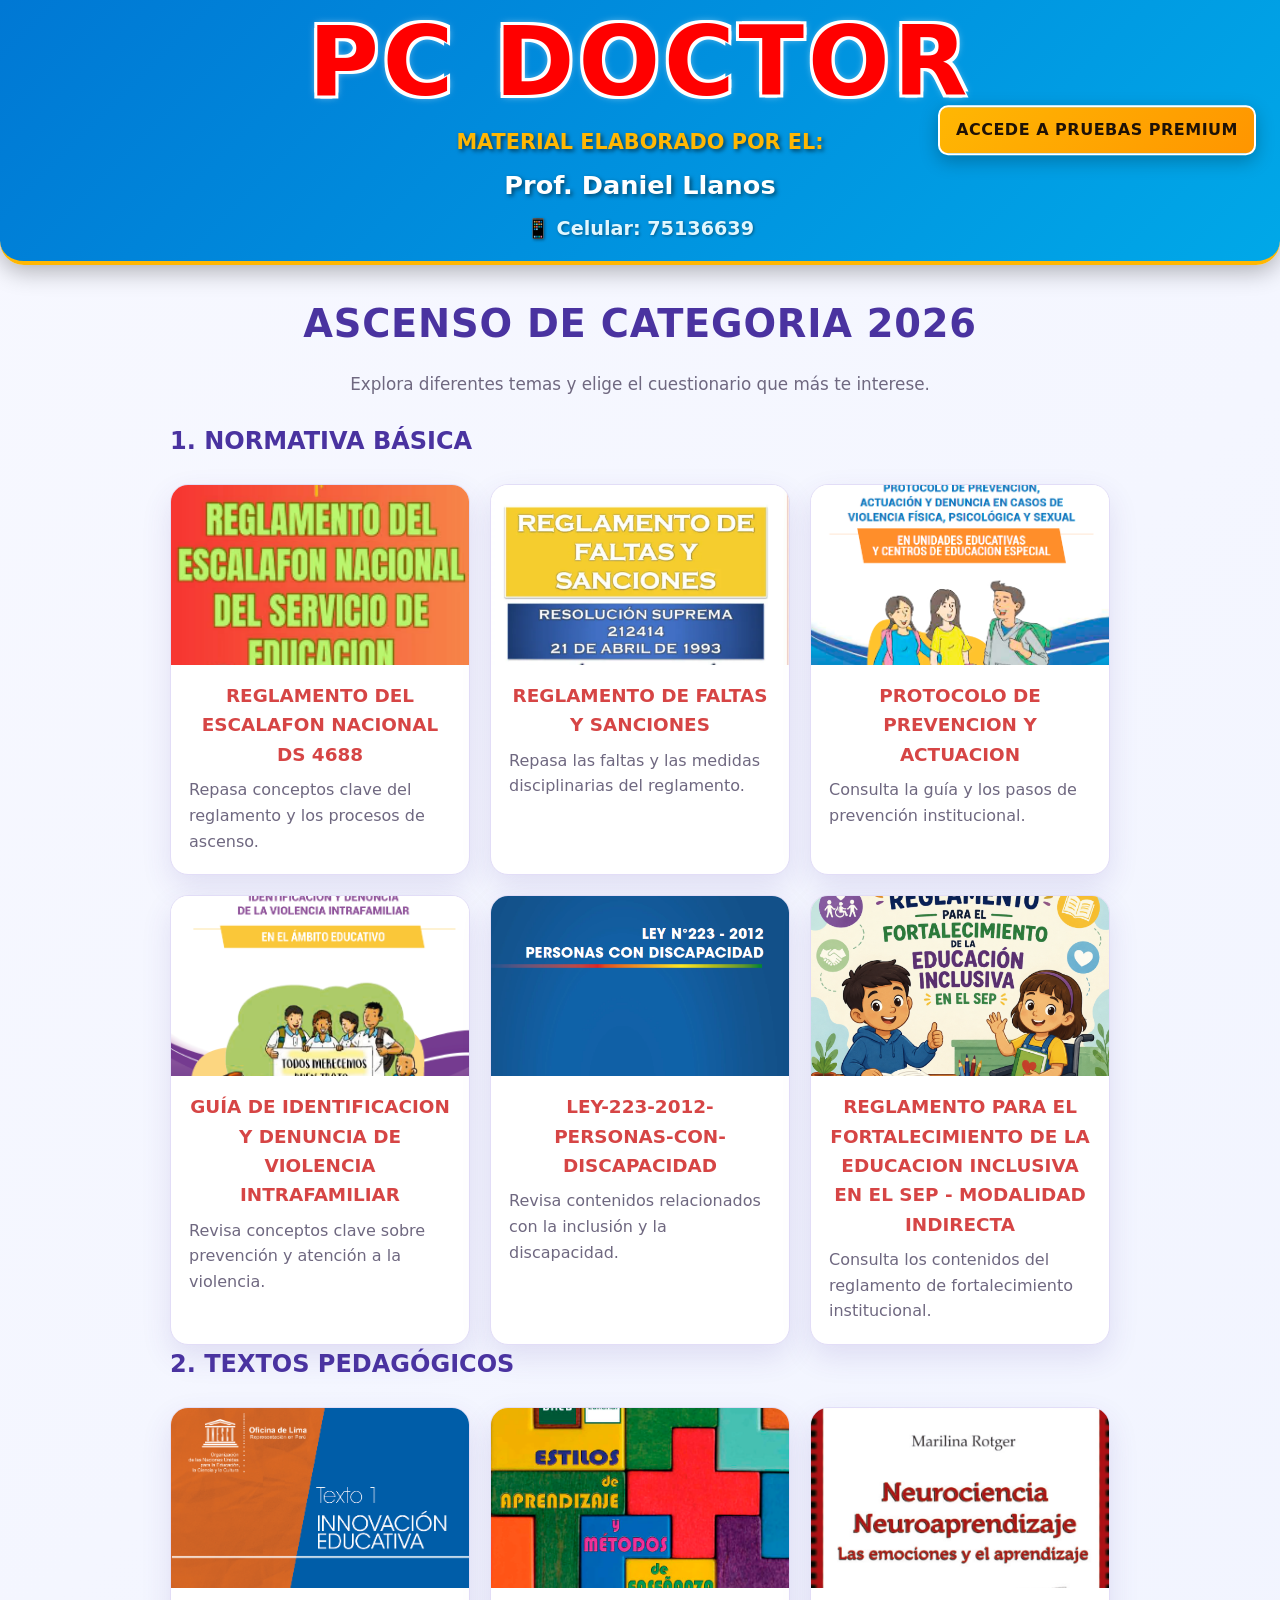
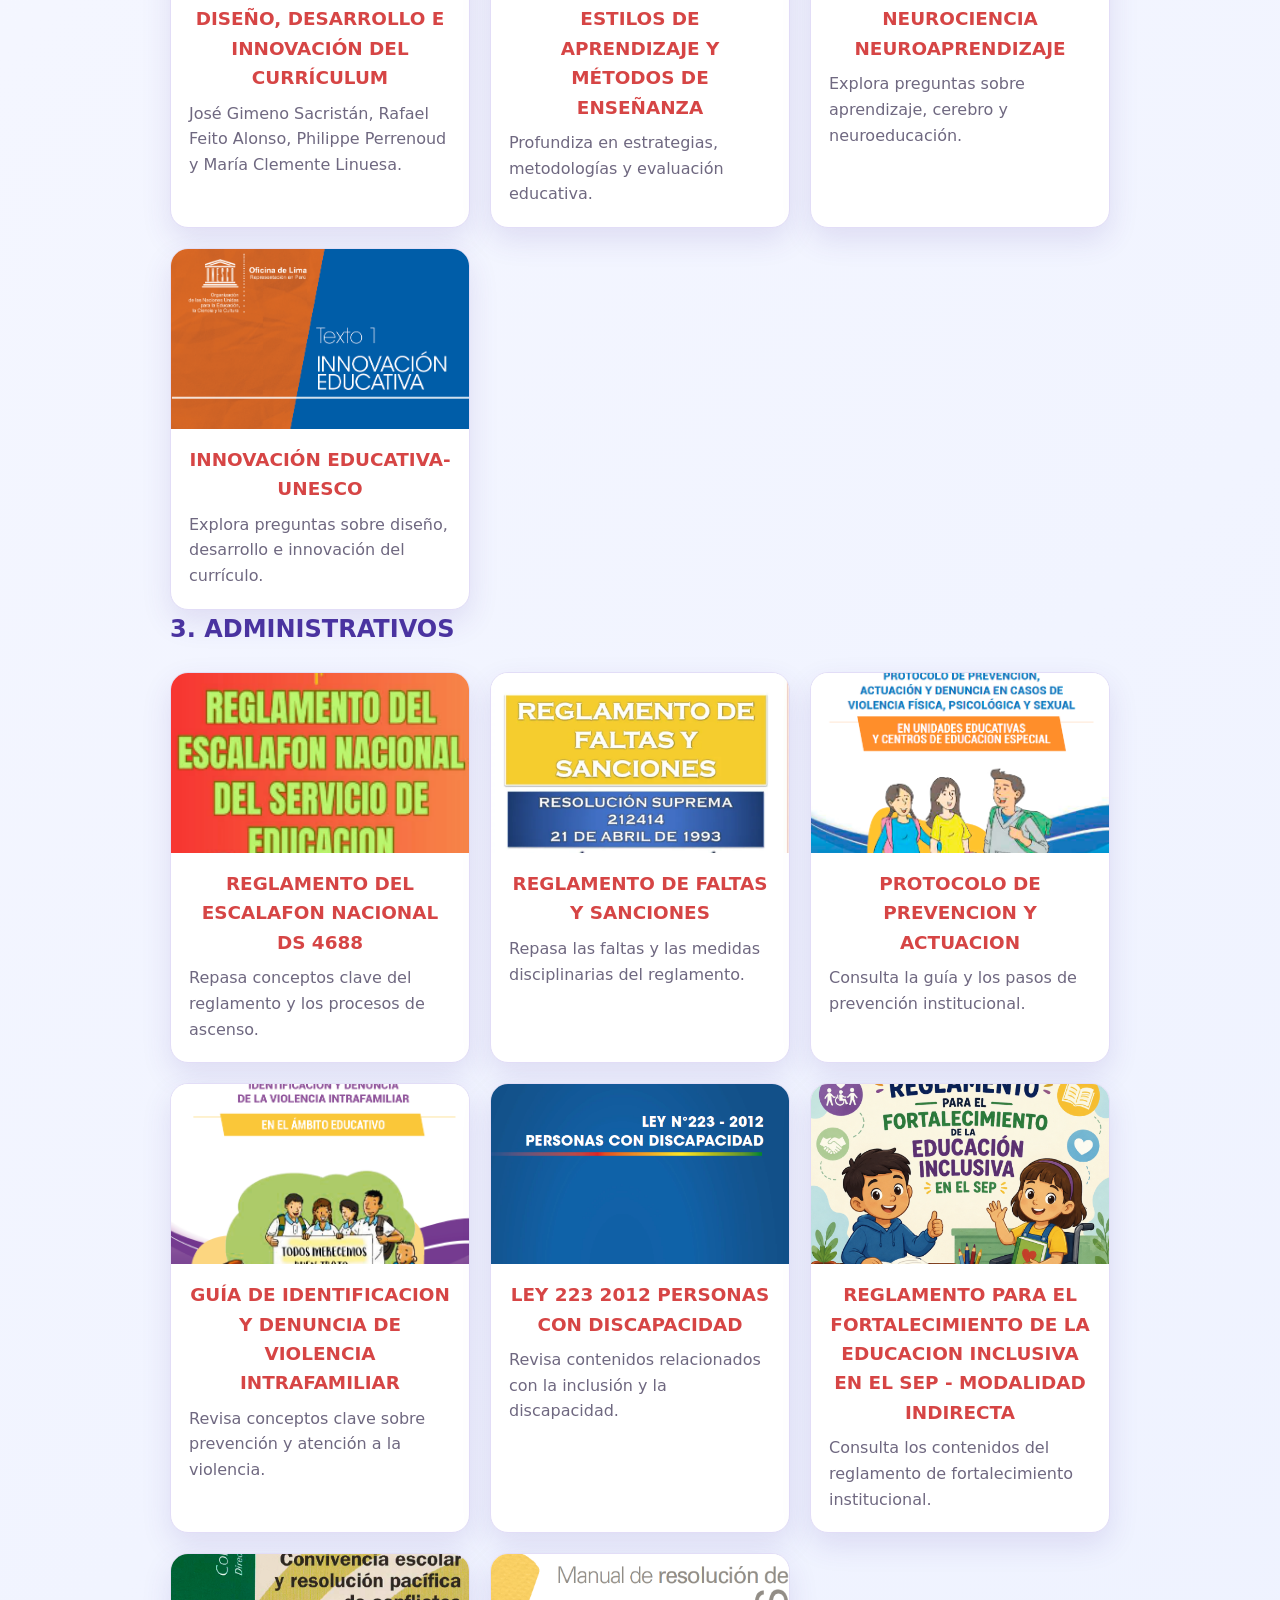
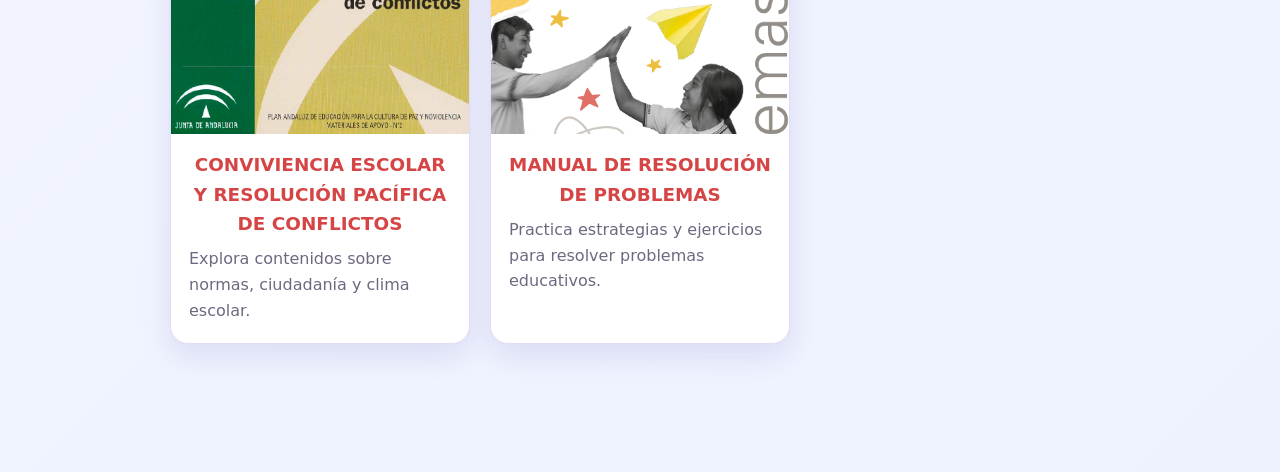
==== index.html @ ca7eb13b "Primer commit" ====
<!DOCTYPE html>
<html lang="es">
<head>
    <!-- Google tag (gtag.js) -->
    <script async src="https://www.googletagmanager.com/gtag/js?id=G-ZE9G1KRVW8"></script>
    <script>
      window.dataLayer = window.dataLayer || [];
      function gtag(){dataLayer.push(arguments);}
      gtag('js', new Date());

      gtag('config', 'G-ZE9G1KRVW8');
    </script>
    <meta charset="UTF-8">
    <meta name="viewport" content="width=device-width, initial-scale=1.0">
    <title>ASCENSO DE CATEGORIA 2026</title>
    <link rel="stylesheet" href="styles.css">
    <script src="premium-codes.js"></script>
</head>
<body class="main-menu-page">
<header class="main-header" role="banner">
    <div class="header-content">
        <div class="pc-doctor-title">PC DOCTOR</div>
        <p class="welcome-elaborado">MATERIAL ELABORADO POR EL:</p>
        <p class="welcome-profesor">Prof. Daniel Llanos</p>
        <p class="welcome-celular">📱 Celular: 75136639</p>
    </div>
    <div class="premium-banner">ACCEDE A PRUEBAS PREMIUM</div>
</header>

<!-- Modal Premium -->
<div class="premium-modal" id="premiumModal">
  <div class="premium-modal-content">
    <button class="premium-modal-close" id="closePremiumModal">&times;</button>
    <h2 class="premium-modal-title">Pruebas Premium</h2>
    <p class="premium-modal-text">
      Las pruebas premium son preguntas avanzadas de mayor complejidad, diseñadas para profundizar en los temas y prepararte mejor para el ascenso de categoría.
    </p>
    <div class="premium-qr-container">
      <img src="./img/QR.jpeg" alt="Código QR Premium" class="premium-qr">
      <p class="premium-qr-hint">Escanea o usa el código proporcionado</p>
      <p class="premium-qr-hint premium-qr-price">SOLICITA TU CODIGO POR 10 Bs</p>
    </div>
    <div class="premium-code-group">
      <label for="premiumCode" class="premium-code-label">Código de acceso:</label>
      <div class="premium-code-input-row">
        <input type="text" id="premiumCode" class="premium-code-input" placeholder="Ej: A7P" maxlength="3" autocapitalize="characters" style="text-transform:uppercase">
        <button class="btn premium-code-btn" id="activatePremium">Activar Premium</button>
      </div>
      <p class="premium-feedback" id="premiumFeedback"></p>
      <p class="premium-hint">Usa códigos de 3 caracteres (letras y números, ej. A7P).</p>
    </div>
  </div>
</div>
<div class="container">
    <h1 class="main-title">ASCENSO DE CATEGORIA 2026</h1>
    <p class="subtitle">Explora diferentes temas y elige el cuestionario que más te interese.</p>

    <!-- ============ 1. NORMATIVA BÁSICA ============ -->
    <h2 class="section-title">1. NORMATIVA BÁSICA</h2>
    <div class="cards-grid">
        <a class="theme-card" href="Escalafon_nacional.html">
            <img src="./img/reglamento.png" alt="Ilustración del escalafón nacional">
            <div class="theme-card-content">
                <h2>REGLAMENTO DEL ESCALAFON NACIONAL DS 4688</h2>
                <p>Repasa conceptos clave del reglamento y los procesos de ascenso.</p>
            </div>
        </a>

        <a class="theme-card" href="Reglamento_Faltas.html">
            <img src="./img/reglamento_faltas.png" alt="Ilustración de reglamento de faltas">
            <div class="theme-card-content">
                <h2>REGLAMENTO DE FALTAS Y SANCIONES</h2>
                <p>Repasa las faltas y las medidas disciplinarias del reglamento.</p>
            </div>
        </a>

        <a class="theme-card" href="protocolo%20de%20prevencion.html">
            <img src="./img/protocolo_prevencion.png" alt="Ilustración de protocolo de prevención">
            <div class="theme-card-content">
                <h2>PROTOCOLO DE PREVENCION Y ACTUACION</h2>
                <p>Consulta la guía y los pasos de prevención institucional.</p>
            </div>
        </a>

        <a class="theme-card" href="Guía_Identificación_Denuncia_de_la_Violencia.html">
            <img src="./img/guia_identificacion.png" alt="Ilustración de prevención y denuncia">
            <div class="theme-card-content">
                <h2>GUÍA DE IDENTIFICACION Y DENUNCIA DE VIOLENCIA INTRAFAMILIAR</h2>
                <p>Revisa conceptos clave sobre prevención y atención a la violencia.</p>
            </div>
        </a>

        <a class="theme-card" href="Ley%20223_dicapacidad.html">
            <img src="./img/ley_persona_discapacidad.png" alt="Ilustración de discapacidad y derecho">
            <div class="theme-card-content">
                <h2>LEY-223-2012-PERSONAS-CON-DISCAPACIDAD</h2>
                <p>Revisa contenidos relacionados con la inclusión y la discapacidad.</p>
            </div>
        </a>

        <a class="theme-card" href="Reglamento_fortalecimiento.html">
            <img src="./img/reglamento_fortalecimiento.png" alt="Ilustración de reglamento de fortalecimiento">
            <div class="theme-card-content">
                <h2>REGLAMENTO PARA EL FORTALECIMIENTO DE LA EDUCACION INCLUSIVA EN EL SEP - MODALIDAD INDIRECTA</h2>
                <p>Consulta los contenidos del reglamento de fortalecimiento institucional.</p>
            </div>
        </a>
    </div>

    <!-- ============ 2. TEXTOS PEDAGÓGICOS ============ -->
    <h2 class="section-title">2. TEXTOS PEDAGÓGICOS</h2>
    <div class="cards-grid">
        <a class="theme-card" href="Diseño_desarrollo.html">
            <img src="./img/innovacion_educativo.png" alt="Ilustración de diseño y desarrollo curricular">
            <div class="theme-card-content">
                <h2>DISEÑO, DESARROLLO E INNOVACIÓN DEL CURRÍCULUM</h2>
                <p>José Gimeno Sacristán, Rafael Feito Alonso, Philippe Perrenoud y María Clemente Linuesa.</p>
            </div>
        </a>

        <a class="theme-card" href="Estilo_aprendizaje.html">
            <img src="./img/estilos_aprendizaje.png" alt="Ilustración de estilos de aprendizaje">
            <div class="theme-card-content">
                <h2>ESTILOS DE APRENDIZAJE Y MÉTODOS DE ENSEÑANZA</h2>
                <p>Profundiza en estrategias, metodologías y evaluación educativa.</p>
            </div>
        </a>

        <a class="theme-card" href="neurociencias.html">
            <img src="./img/neurociencia.png" alt="Ilustración de neurociencias">
            <div class="theme-card-content">
                <h2>NEUROCIENCIA NEUROAPRENDIZAJE</h2>
                <p>Explora preguntas sobre aprendizaje, cerebro y neuroeducación.</p>
            </div>
        </a>


        <a class="theme-card" href="innovacion_curriculo.html">
            <img src="./img/innovacion_educativo.png" alt="Ilustración de innovación curricular">
            <div class="theme-card-content">
                <h2>INNOVACIÓN EDUCATIVA-UNESCO</h2>
                <p>Explora preguntas sobre diseño, desarrollo e innovación del currículo.</p>
            </div>
        </a>
    </div>

    <!-- ============ 3. ADMINISTRATIVOS ============ -->
    <h2 class="section-title">3. ADMINISTRATIVOS</h2>
    <div class="cards-grid">
        <a class="theme-card" href="Escalafon_nacional.html">
            <img src="./img/reglamento.png" alt="Ilustración del escalafón nacional">
            <div class="theme-card-content">
                <h2>REGLAMENTO DEL ESCALAFON NACIONAL DS 4688</h2>
                <p>Repasa conceptos clave del reglamento y los procesos de ascenso.</p>
            </div>
        </a>

        <a class="theme-card" href="Reglamento_Faltas.html">
            <img src="./img/reglamento_faltas.png" alt="Ilustración de reglamento de faltas">
            <div class="theme-card-content">
                <h2>REGLAMENTO DE FALTAS Y SANCIONES</h2>
                <p>Repasa las faltas y las medidas disciplinarias del reglamento.</p>
            </div>
        </a>

        <a class="theme-card" href="protocolo%20de%20prevencion.html">
            <img src="./img/protocolo_prevencion.png" alt="Ilustración de protocolo de prevención">
            <div class="theme-card-content">
                <h2>PROTOCOLO DE PREVENCION Y ACTUACION</h2>
                <p>Consulta la guía y los pasos de prevención institucional.</p>
            </div>
        </a>

        <a class="theme-card" href="Guía_Identificación_Denuncia_de_la_Violencia.html">
            <img src="./img/guia_identificacion.png" alt="Ilustración de prevención y denuncia">
            <div class="theme-card-content">
                <h2>GUÍA DE IDENTIFICACION Y DENUNCIA DE VIOLENCIA INTRAFAMILIAR</h2>
                <p>Revisa conceptos clave sobre prevención y atención a la violencia.</p>
            </div>
        </a>

        <a class="theme-card" href="Ley%20223_dicapacidad.html">
            <img src="./img/ley_persona_discapacidad.png" alt="Ilustración de discapacidad y derecho">
            <div class="theme-card-content">
                <h2>LEY 223 2012 PERSONAS CON DISCAPACIDAD</h2>
                <p>Revisa contenidos relacionados con la inclusión y la discapacidad.</p>
            </div>
        </a>

        <a class="theme-card" href="Reglamento_fortalecimiento.html">
            <img src="./img/reglamento_fortalecimiento.png" alt="Ilustración de reglamento de fortalecimiento">
            <div class="theme-card-content">
                <h2>REGLAMENTO PARA EL FORTALECIMIENTO DE LA EDUCACION INCLUSIVA EN EL SEP - MODALIDAD INDIRECTA</h2>
                <p>Consulta los contenidos del reglamento de fortalecimiento institucional.</p>
            </div>
        </a>

        <a class="theme-card" href="Conviviencia_escolar.html">
            <img src="./img/convivencia_escolar.png" alt="Ilustración de convivencia escolar">
            <div class="theme-card-content">
                <h2>CONVIVIENCIA ESCOLAR Y RESOLUCIÓN PACÍFICA DE CONFLICTOS</h2>
                <p>Explora contenidos sobre normas, ciudadanía y clima escolar.</p>
            </div>
        </a>

        <a class="theme-card" href="resolucion_de_problemas.html">
            <img src="./img/manual_resolucion.png" alt="Ilustración de resolución de problemas">
            <div class="theme-card-content">
                <h2>MANUAL DE RESOLUCIÓN DE PROBLEMAS</h2>
                <p>Practica estrategias y ejercicios para resolver problemas educativos.</p>
            </div>
        </a>
    </div>

    <script>
      (function() {
        const banner = document.querySelector('.premium-banner');
        const modal = document.getElementById('premiumModal');
        const closeBtn = document.getElementById('closePremiumModal');
        const activateBtn = document.getElementById('activatePremium');
        const codeInput = document.getElementById('premiumCode');
        const feedback = document.getElementById('premiumFeedback');
        const themeCards = Array.from(document.querySelectorAll('.theme-card'));

        if (!banner || !modal || !closeBtn || !activateBtn || !codeInput || !feedback) return;

        function isPremiumOn() {
          if (typeof window.isPremiumActive === 'function') return window.isPremiumActive();
          try { return sessionStorage.getItem('premiumActive') === 'true'; } catch (e) { return false; }
        }

        function applyPremiumState(active) {
          document.body.classList.toggle('premium-unlocked', active);
          if (active) {
            banner.textContent = 'PRUEBAS PREMIUM ✓ ACTIVO';
          } else {
            banner.textContent = 'ACCEDE A PRUEBAS PREMIUM';
          }
        }

        // Estado inicial: si ya está activo, desbloquear el menú
        applyPremiumState(isPremiumOn());

        banner.addEventListener('click', () => modal.classList.add('active'));
        closeBtn.addEventListener('click', () => {
          modal.classList.remove('active');
          feedback.textContent = '';
          feedback.className = 'premium-feedback';
        });

        modal.addEventListener('click', (e) => {
          if (e.target === modal) {
            modal.classList.remove('active');
            feedback.textContent = '';
            feedback.className = 'premium-feedback';
          }
        });

        activateBtn.addEventListener('click', () => {
          const code = (codeInput.value || '').trim().toUpperCase();
          if (!code) {
            feedback.textContent = 'Por favor ingresa el código.';
            feedback.className = 'premium-feedback error';
            return;
          }
          const list = (typeof window.PREMIUM_CODES !== 'undefined') ? window.PREMIUM_CODES : [];
          if (!list.includes(code)) {
            feedback.textContent = 'Código inválido.';
            feedback.className = 'premium-feedback error';
            return;
          }
          feedback.textContent = 'Premium activado. ¡Todo el menú está habilitado!';
          feedback.className = 'premium-feedback success';
          try { sessionStorage.setItem('premiumActive', 'true'); } catch (e) {}
          applyPremiumState(true);
          setTimeout(() => modal.classList.remove('active'), 1200);
        });

        codeInput.addEventListener('keydown', (e) => {
          if (e.key === 'Enter') activateBtn.click();
        });
      })();
    </script>
</body>
</html>
---- styles.css ----
:root {
  --primary-color: #6a4dbf;
  --primary-dark: #4a33a0;
  --accent-color: #ffb703;
  --accent-soft: #fff3cd;
  --success-color: #2e8b57;
  --error-color: #d64545;
  --bg-color: #f6f8ff;
  --surface-color: #ffffff;
  --text-color: #2f2a3d;
  --muted-color: #6f6880;
  --border-color: #e2ddf7;
  --shadow: 0 12px 30px rgba(74, 51, 160, 0.12);
}

* {
  box-sizing: border-box;
}

body {
  margin: 0;
  font-family: 'Segoe UI', system-ui, -apple-system, sans-serif;
  background: linear-gradient(135deg, #f7f8ff 0%, #eef2ff 100%);
  color: var(--text-color);
  line-height: 1.6;
  padding-top: 0;
  padding-bottom: 80px;
  overflow-x: hidden;
}

.main-header {
  position: relative;
  z-index: 100;
  background: linear-gradient(135deg, #0078d4 0%, #00a8e8 100%);
  border-bottom: 4px solid var(--accent-color);
  padding: 10px 20px;
  text-align: center;
  box-shadow: 0 6px 24px rgba(0, 0, 0, 0.3);
  display: none;
}

body.premium-unlocked .premium-banner {
  background: linear-gradient(135deg, #27ae60 0%, #1e8449 100%);
}

body.premium-unlocked .premium-banner::after {
  content: " ✓ ACTIVO";
}

.premium-banner {
  position: absolute;
  top: 50%;
  right: 24px;
  transform: translateY(-50%);
  background: linear-gradient(135deg, #ffb703 0%, #ff9500 100%);
  color: #1f1206;
  font-weight: 900;
  padding: 10px 16px;
  border-radius: 10px;
  box-shadow: 0 6px 18px rgba(0,0,0,0.25);
  letter-spacing: 0.5px;
  white-space: nowrap;
  border: 2px solid #fff;
  cursor: pointer;
}

body.main-menu-page .main-header {
  display: block;
}

.header-content {
  max-width: 900px;
  margin: 0 auto;
  color: #fff;
}

.pc-doctor-title {
  font-size: clamp(3rem, 10vw, 6rem);
  font-weight: 900;
  color: #ff0000;
  text-shadow: 
    -3px -3px 0 #ffffff,
    3px -3px 0 #ffffff,
    -3px 3px 0 #ffffff,
    3px 3px 0 #ffffff,
    0 0 8px rgba(255, 255, 255, 0.8);
  margin-bottom: 10px;
  letter-spacing: 4px;
  line-height: 1.1;
}

.welcome-subtitle {
  margin: 0 0 12px;
  font-size: clamp(1.3rem, 4vw, 2rem);
  font-weight: 900;
  color: #ffb703;
  text-shadow: 2px 2px 4px rgba(0, 0, 0, 0.6);
}

.welcome-desc {
  margin: 0 auto 8px;
  font-size: clamp(1rem, 2.5vw, 1.3rem);
  font-weight: 700;
  color: #ffffff;
  text-shadow: 1px 1px 3px rgba(0, 0, 0, 0.5);
  max-width: 700px;
}

.welcome-elaborado {
  margin: 10px auto 6px;
  font-size: clamp(1rem, 2.5vw, 1.3rem);
  font-weight: 900;
  color: #ffb703;
  text-shadow: 2px 2px 4px rgba(0, 0, 0, 0.6);
}

.welcome-profesor {
  margin: 0 auto 8px;
  font-size: clamp(1.2rem, 3vw, 1.6rem);
  font-weight: 900;
  color: #ffffff;
  text-shadow: 2px 2px 4px rgba(0, 0, 0, 0.5);
}

.welcome-contacto {
  margin: 6px auto;
  font-size: clamp(0.95rem, 2.5vw, 1.2rem);
  font-weight: 700;
  color: #e0f7ff;
  text-shadow: 1px 1px 3px rgba(0, 0, 0, 0.4);
}

.welcome-celular {
  margin: 6px auto;
  font-size: clamp(0.95rem, 2.5vw, 1.2rem);
  font-weight: 700;
  color: #e0f7ff;
  text-shadow: 1px 1px 3px rgba(0, 0, 0, 0.4);
}


.top-nav,
.bottom-nav {
  position: fixed;
  left: 0;
  right: 0;
  z-index: 1000;
  display: flex;
  justify-content: center;
  flex-wrap: wrap;
  gap: 10px;
  padding: 12px 16px;
  background: rgba(255, 255, 255, 0.85);
  backdrop-filter: blur(8px);
  box-shadow: 0 4px 16px rgba(74, 51, 160, 0.12);
}

.top-nav {
  top: 0;
}

.bottom-nav {
  bottom: 0;
  border-top: 1px solid var(--border-color);
}

.top-nav .btn,
.bottom-nav .btn {
  padding: 8px 12px;
  font-size: 0.95rem;
}

.page,
.container,
.contenedor {
  max-width: 980px;
  margin: 0 auto;
  padding: 28px 20px 48px;
}

header,
.hero {
  background: linear-gradient(135deg, var(--primary-color) 0%, var(--primary-dark) 100%);
  color: #fff;
  padding: 40px 20px 48px;
  text-align: center;
  border-radius: 0 0 24px 24px;
}

h1, h2, h3 {
  color: var(--primary-dark);
  margin-top: 0;
}

h1 {
  font-size: clamp(1.7rem, 3vw, 2.4rem);
  margin-bottom: 10px;
}

.main-title {
  text-align: center;
  font-weight: 800;
  letter-spacing: 0.02em;
  margin-bottom: 12px;
}

header h1,
hero h1 {
  color: #fff;
}

p {
  line-height: 1.6;
}

.subtitle {
  text-align: center;
  color: var(--muted-color);
  margin-bottom: 24px;
  font-size: 1.05rem;
}

.question-counter {
  font-size: 0.9rem;
  font-weight: 700;
  color: var(--primary-color);
  margin-bottom: 8px;
}

.question-title {
  font-weight: 700;
  font-size: 1.05rem;
  margin-bottom: 12px;
  color: var(--primary-dark);
}

.question-text {
  font-weight: 700;
  font-size: 1.05rem;
  margin-bottom: 12px;
  color: var(--primary-dark);
}

.question-block {
  margin-bottom: 24px;
  padding: 18px;
  border: 1px solid var(--border-color);
  border-radius: 14px;
  background: var(--surface-color);
  box-shadow: 0 6px 16px rgba(74, 51, 160, 0.06);
}

.options {
  display: grid;
  gap: 8px;
}

.options li {
  list-style: none;
  padding: 12px 14px;
  border: 1px solid var(--border-color);
  border-radius: 10px;
  cursor: pointer;
  background: #fff;
  transition: 0.2s ease;
}

.options li:hover {
  border-color: var(--primary-color);
  background: var(--accent-soft);
  transform: translateY(-1px);
}

.options label,
.option-label {
  display: block;
  padding: 12px 14px;
  border: 1px solid var(--border-color);
  border-radius: 10px;
  cursor: pointer;
  background: #fff;
  transition: 0.2s ease;
}

.options label:hover,
.option-label:hover {
  border-color: var(--primary-color);
  background: var(--accent-soft);
  transform: translateY(-1px);
}

input[type="radio"] {
  margin-right: 10px;
  accent-color: var(--primary-color);
}

ul {
  padding-left: 0;
  list-style: none;
}

a {
  color: var(--primary-color);
  text-decoration: none;
}

a:hover {
  color: var(--primary-dark);
  text-decoration: underline;
}

.card,
.question-card,
.panel {
  background: var(--surface-color);
  border: 1px solid var(--border-color);
  border-radius: 16px;
  box-shadow: var(--shadow);
  padding: 22px;
  margin-bottom: 18px;
}

.cards-grid {
  display: grid;
  grid-template-columns: repeat(auto-fit, minmax(240px, 1fr));
  gap: 20px;
  margin-top: 24px;
}

.theme-card {
  display: block;
  background: var(--surface-color);
  border: 1px solid var(--border-color);
  border-radius: 18px;
  overflow: hidden;
  box-shadow: var(--shadow);
  transition: transform 0.2s ease, box-shadow 0.2s ease;
  color: var(--text-color);
  text-decoration: none;
}

.theme-card:hover {
  transform: translateY(-4px);
  box-shadow: 0 16px 32px rgba(74, 51, 160, 0.18);
  text-decoration: none;
}

.theme-card img {
  width: 100%;
  height: 180px;
  object-fit: cover;
  display: block;
}

.theme-card-content {
  padding: 16px 18px 20px;
}

.theme-card-content h2 {
  margin: 0 0 8px;
  font-size: 1.15rem;
  color: var(--error-color);
  text-align: center;
}

.theme-card-content p {
  margin: 0;
  color: var(--muted-color);
}

#quiz-container {
  max-width: 900px;
  margin: 0 auto;
  padding: 20px;
}

#quiz-container .question-card {
  background: var(--surface-color);
  border: 1px solid var(--border-color);
  border-radius: 16px;
  box-shadow: var(--shadow);
  padding: 22px;
  margin-bottom: 18px;
}

#quiz-container .question-title {
  font-weight: 700;
  font-size: 1.05rem;
  margin-bottom: 12px;
  color: var(--primary-dark);
}

#quiz-container .options-list {
  display: grid;
  gap: 8px;
  padding-left: 0;
  list-style: none;
}

#quiz-container .option-item {
  list-style: none;
}

#quiz-container .option-label {
  display: flex;
  align-items: flex-start;
  gap: 8px;
  padding: 12px 14px;
  border: 1px solid var(--border-color);
  border-radius: 10px;
  cursor: pointer;
  background: #fff;
  transition: 0.2s ease;
}

#quiz-container .option-label:hover {
  border-color: var(--primary-color);
  background: var(--accent-soft);
  transform: translateY(-1px);
}

#quiz-container input[type="radio"] {
  margin: 3px 0 0;
  flex-shrink: 0;
  accent-color: var(--primary-color);
}

.option-item {
  margin-bottom: 10px;
}

.option-label {
  display: block;
  padding: 12px 14px;
  border: 1px solid var(--border-color);
  border-radius: 10px;
  cursor: pointer;
  background: #fff;
  transition: 0.2s ease;
}

.option-label:hover {
  border-color: var(--primary-color);
  background: var(--accent-soft);
  transform: translateY(-1px);
}

button,
.btn {
  background: linear-gradient(135deg, var(--primary-color) 0%, var(--primary-dark) 100%);
  color: #fff;
  border: none;
  padding: 10px 16px;
  border-radius: 999px;
  cursor: pointer;
  transition: transform 0.2s ease, box-shadow 0.2s ease;
  box-shadow: 0 8px 16px rgba(74, 51, 160, 0.2);
}

button:hover,
.btn:hover {
  transform: translateY(-2px);
  box-shadow: 0 10px 20px rgba(74, 51, 160, 0.24);
}

.feedback {
  margin-top: 12px;
  padding: 12px 14px;
  border-radius: 10px;
  display: none;
}

.feedback.correct {
  display: block;
  background: #ebf9f1;
  color: var(--success-color);
  border: 1px solid #cdebd8;
}

.feedback.incorrect {
  display: block;
  background: #fff1f1;
  color: var(--error-color);
  border: 1px solid #f7d1d1;
}

.score,
#score-container,
#resumen,
#results,
.score-box {
  background: linear-gradient(135deg, #ffffff 0%, #f6f2ff 100%);
  border: 1px solid var(--border-color);
  border-radius: 14px;
  padding: 14px 16px;
  margin-top: 20px;
  font-weight: 700;
  color: var(--primary-dark);
}

@media (max-width: 900px) {
  .container,
  .page,
  .contenedor {
    padding: 22px 14px 40px;
  }

  .question-block {
    padding: 16px;
  }
}

@media (max-width: 768px) {
  body {
    padding-top: 0;
    padding-bottom: 110px;
  }

  .top-nav,
  .bottom-nav {
    gap: 8px;
    padding: 10px 12px;
  }

  .top-nav .btn,
  .bottom-nav .btn {
    padding: 8px 10px;
    font-size: 0.9rem;
    flex: 1 1 calc(50% - 8px);
    text-align: center;
  }

  .container,
  .page,
  .contenedor {
    padding: 16px 12px 36px;
  }

  .question-block {
    padding: 14px;
    margin-bottom: 16px;
  }

  .question-title {
    font-size: 1rem;
    line-height: 1.45;
    overflow-wrap: anywhere;
  }

  .options {
    gap: 10px;
  }

  .options label,
  .option-label {
    display: flex;
    align-items: flex-start;
    gap: 8px;
    padding: 12px;
    font-size: 0.95rem;
    line-height: 1.45;
    overflow-wrap: anywhere;
    word-break: break-word;
  }

  input[type="radio"] {
    margin: 3px 0 0;
    flex-shrink: 0;
  }

  .cards-grid {
    grid-template-columns: 1fr;
    gap: 16px;
  }

  .theme-card img {
    height: 160px;
  }
}

@media (max-width: 480px) {
  body {
    padding-top: 0;
    padding-bottom: 150px;
  }

  .top-nav .btn,
  .bottom-nav .btn {
    flex-basis: 100%;
  }

  .container,
  .page,
  .contenedor {
    padding: 14px 10px 32px;
  }

  .question-block,
  .card,
  .question-card,
  .panel {
    padding: 12px;
  }

  .question-title {
    font-size: 0.96rem;
  }

  .options label,
  .option-label {
    padding: 10px;
    font-size: 0.92rem;
  }
}

.premium-modal {
  display: none;
  position: fixed;
  inset: 0;
  z-index: 2000;
  background: rgba(0,0,0,0.55);
  backdrop-filter: blur(3px);
  align-items: center;
  justify-content: center;
  padding: 20px;
}

.premium-modal.active {
  display: flex;
}

.premium-modal-content {
  background: #fff;
  border-radius: 18px;
  max-width: 460px;
  width: 100%;
  padding: 22px 20px 18px;
  box-shadow: 0 20px 50px rgba(0,0,0,0.25);
  position: relative;
}

.premium-modal-close {
  position: absolute;
  top: 10px;
  right: 14px;
  background: transparent;
  border: none;
  font-size: 1.6rem;
  line-height: 1;
  cursor: pointer;
  color: #333;
  padding: 6px;
  border-radius: 999px;
}

.premium-modal-close:hover {
  background: #f2f2f2;
}

.premium-modal-title {
  margin: 0 0 10px;
  font-size: 1.4rem;
  color: var(--primary-dark);
  text-align: center;
}

.premium-modal-text {
  margin: 0 0 16px;
  color: var(--muted-color);
  text-align: center;
}

.premium-qr-container {
  display: flex;
  flex-direction: column;
  align-items: center;
  gap: 10px;
  margin-bottom: 16px;
}

.premium-qr {
  width: 180px;
  height: 180px;
  border-radius: 12px;
  border: 1px solid var(--border-color);
  background: #fff;
}

.premium-qr-hint {
  margin: 0;
  font-size: 0.95rem;
  color: var(--muted-color);
}

.premium-qr-price {
  font-weight: 900;
  color: #1f1206;
  background: linear-gradient(135deg, #ffd54f 0%, #ffb703 100%);
  display: inline-block;
  padding: 8px 14px;
  border-radius: 10px;
  margin-top: 6px;
  box-shadow: 0 4px 12px rgba(255, 183, 3, 0.35);
  letter-spacing: 0.3px;
}

.premium-code-group {
  display: flex;
  flex-direction: column;
  gap: 10px;
}

.premium-code-label {
  font-weight: 700;
  color: var(--primary-dark);
}

.premium-code-input-row {
  display: flex;
  gap: 10px;
}

.premium-code-input {
  flex: 1 1 auto;
  padding: 10px 12px;
  border-radius: 10px;
  border: 1px solid var(--border-color);
  background: #fff;
  color: var(--text-color);
}

.premium-code-btn {
  flex: 0 0 auto;
}

.premium-feedback {
  margin: 0;
  font-weight: 700;
  min-height: 20px;
}

.premium-feedback.success {
  color: var(--success-color);
}

.premium-feedback.error {
  color: var(--error-color);
}

.premium-lock-banner {
  display: none;
  position: fixed;
  top: 0;
  left: 0;
  right: 0;
  z-index: 3000;
  background: rgba(0,0,0,0.85);
  color: #fff;
  padding: 14px 16px;
  text-align: center;
  font-weight: 700;
  gap: 10px;
  align-items: center;
  justify-content: center;
  flex-wrap: wrap;
}

.premium-lock-banner.show {
  display: flex;
}

.premium-lock-banner .btn {
  background: linear-gradient(135deg, #ffb703 0%, #ff9500 100%);
  color: #1f1206;
  border: none;
}

.premium-quiz-overlay {
  display: none;
  position: fixed;
  inset: 0;
  z-index: 2500;
  background: rgba(0,0,0,0.55);
  backdrop-filter: blur(2px);
  align-items: center;
  justify-content: center;
  padding: 20px;
}

.premium-quiz-overlay.show {
  display: flex;
}

.premium-quiz-overlay-content {
  background: #fff;
  border-radius: 18px;
  max-width: 460px;
  width: 100%;
  padding: 22px 20px 18px;
  box-shadow: 0 20px 50px rgba(0,0,0,0.25);
  text-align: center;
}
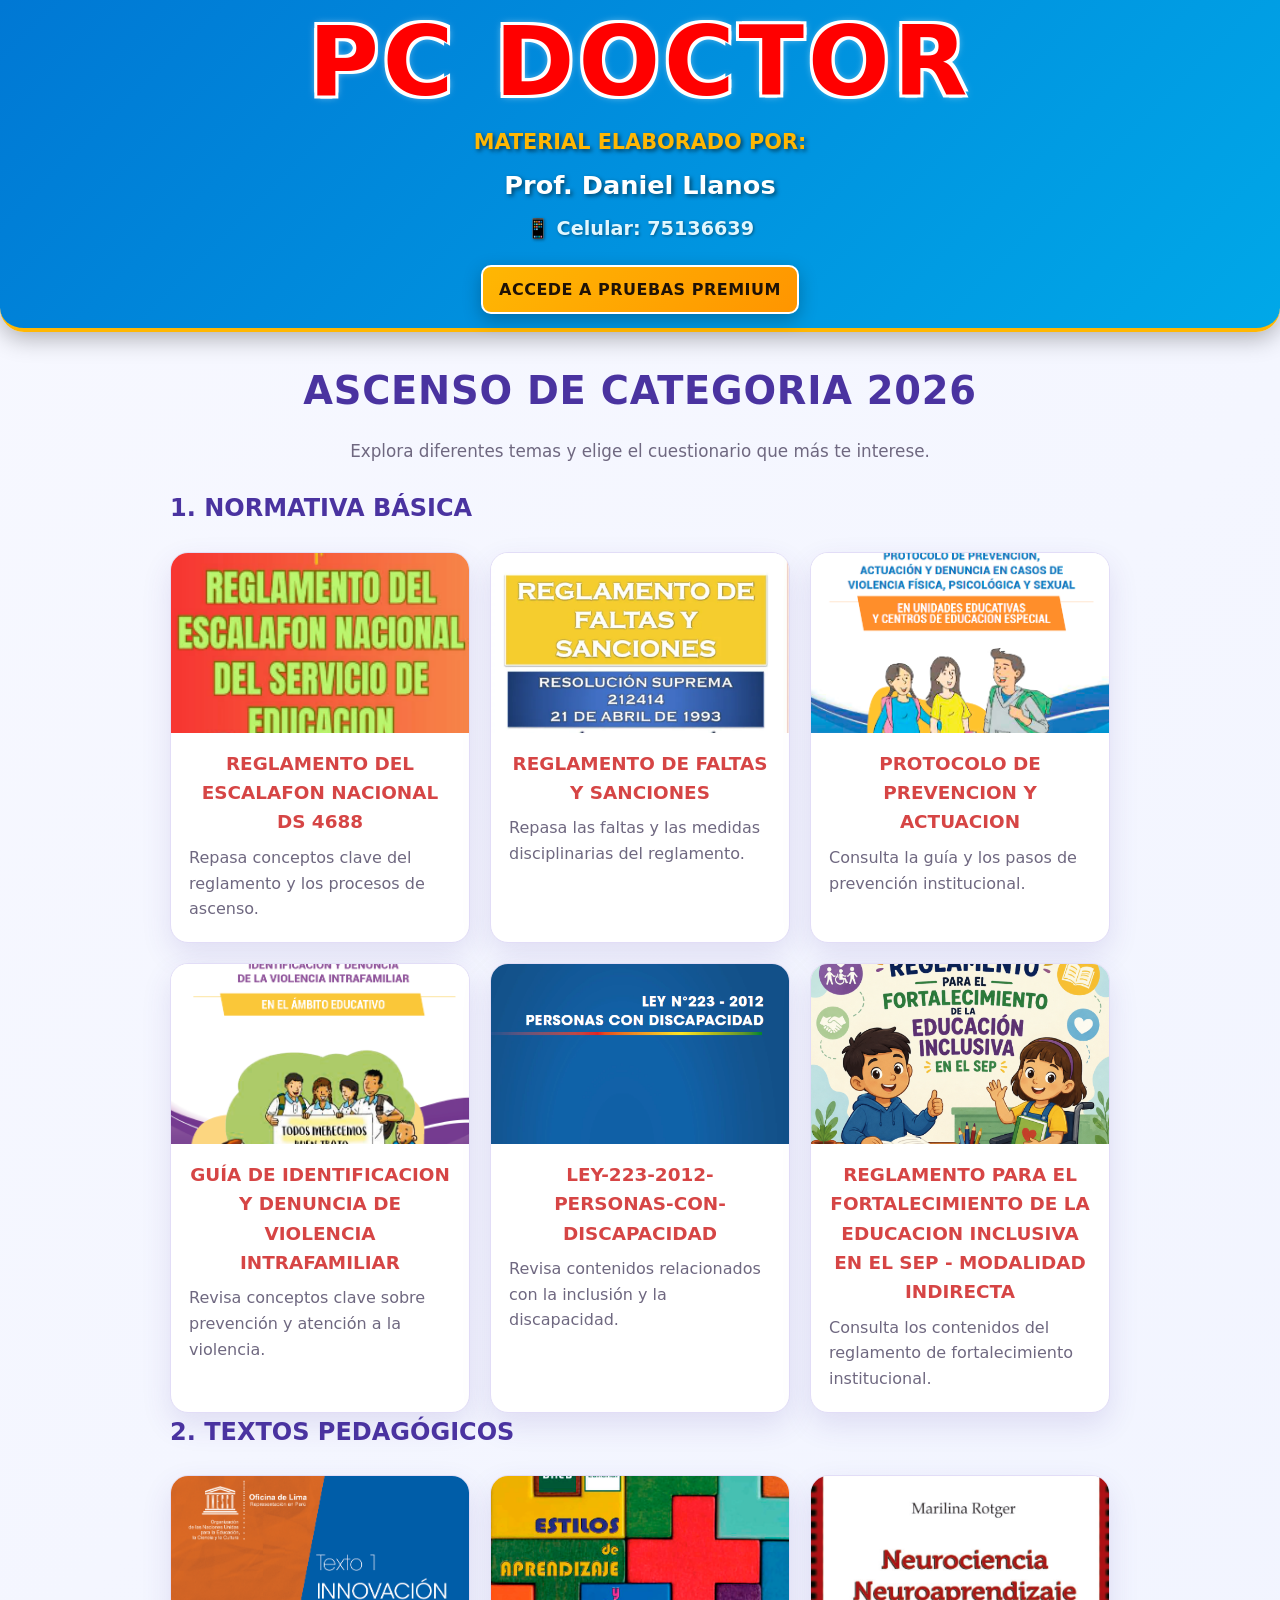
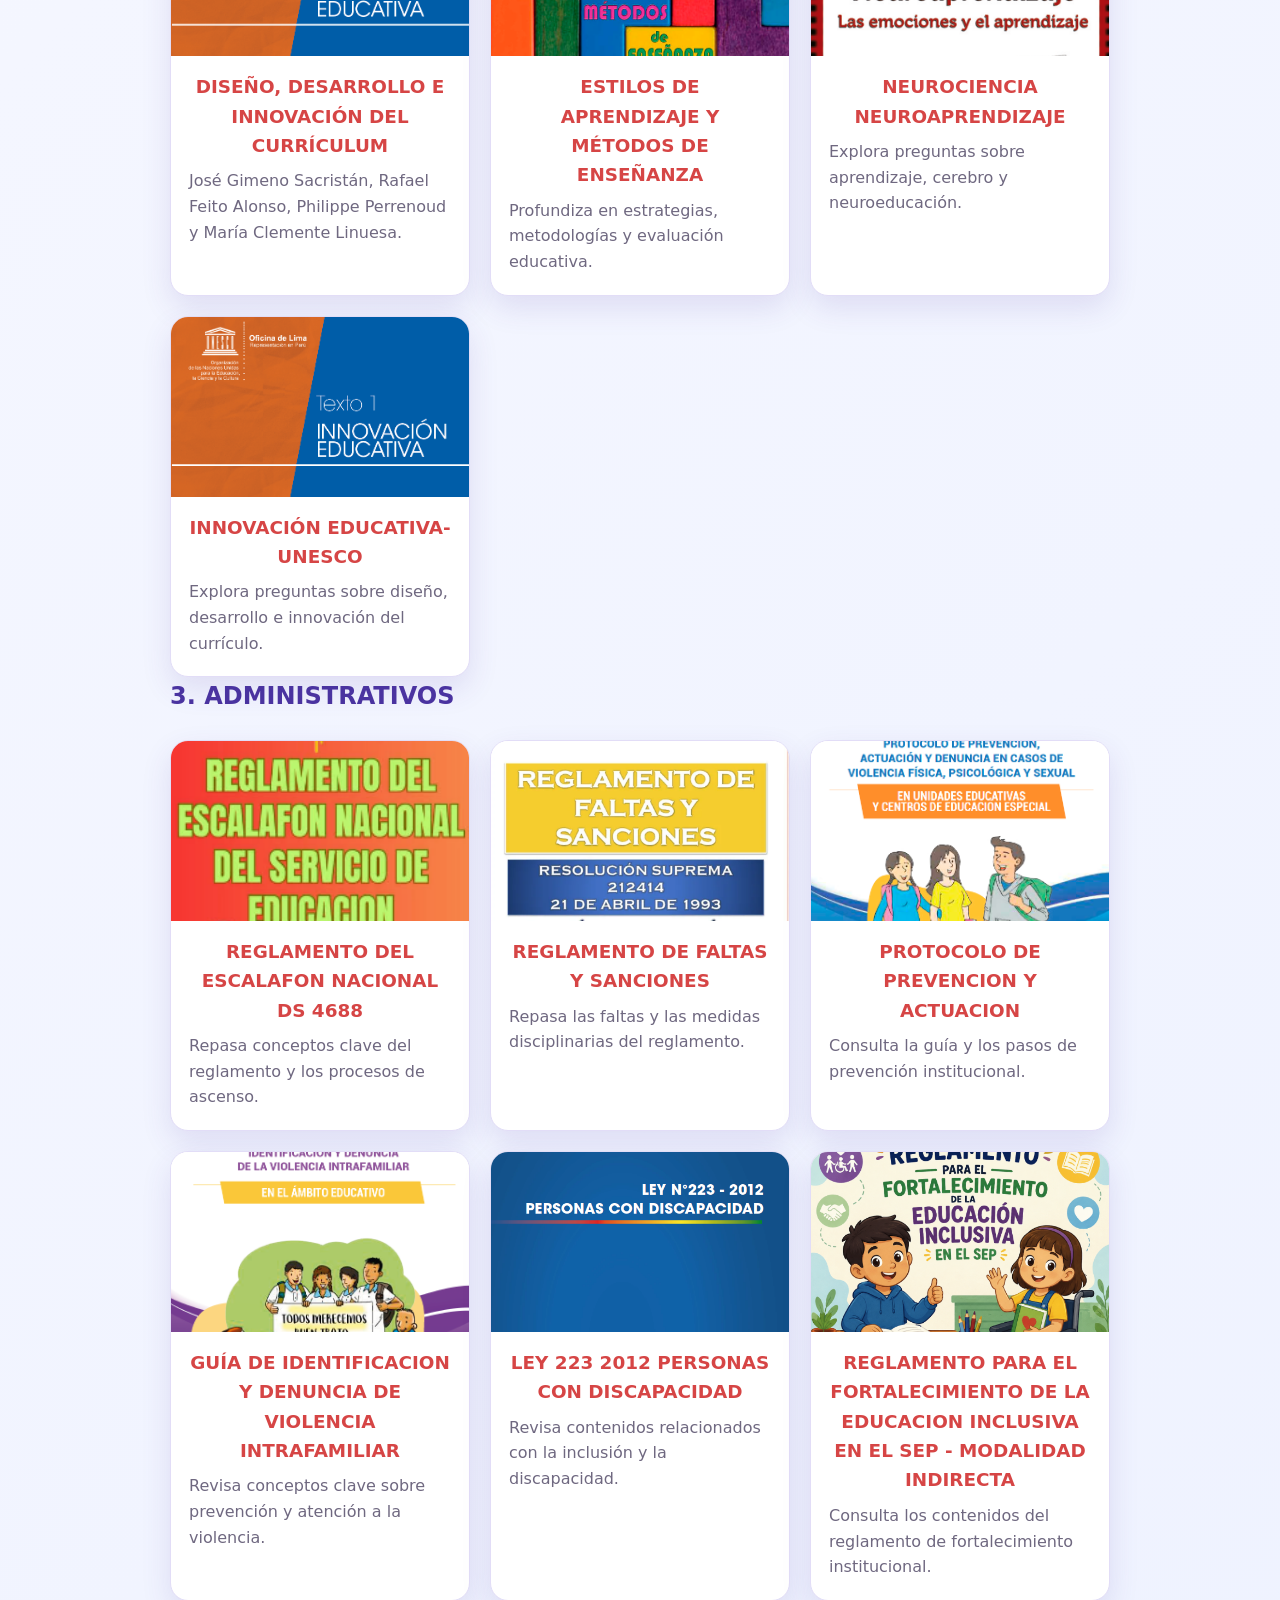
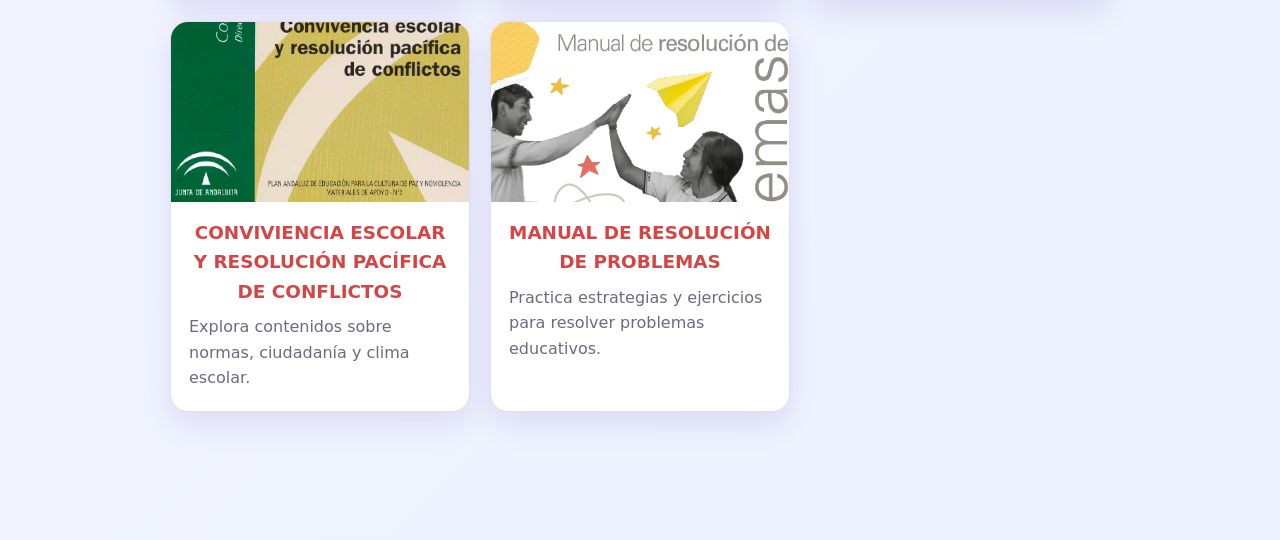
==== commit 091fb92a: "ultimo" ====
--- a/index.html
+++ b/index.html
@@ -20,7 +20,7 @@
 <header class="main-header" role="banner">
     <div class="header-content">
         <div class="pc-doctor-title">PC DOCTOR</div>
-        <p class="welcome-elaborado">MATERIAL ELABORADO POR EL:</p>
+        <p class="welcome-elaborado">MATERIAL ELABORADO POR:</p>
         <p class="welcome-profesor">Prof. Daniel Llanos</p>
         <p class="welcome-celular">📱 Celular: 75136639</p>
     </div>
@@ -38,7 +38,7 @@
     <div class="premium-qr-container">
       <img src="./img/QR.jpeg" alt="Código QR Premium" class="premium-qr">
       <p class="premium-qr-hint">Escanea o usa el código proporcionado</p>
-      <p class="premium-qr-hint premium-qr-price">SOLICITA TU CODIGO POR 10 Bs</p>
+      <p class="premium-qr-hint premium-qr-price">SOLICITA TU CÓDIGO POR 10 Bs</p>
     </div>
     <div class="premium-code-group">
       <label for="premiumCode" class="premium-code-label">Código de acceso:</label>
@@ -47,7 +47,7 @@
         <button class="btn premium-code-btn" id="activatePremium">Activar Premium</button>
       </div>
       <p class="premium-feedback" id="premiumFeedback"></p>
-      <p class="premium-hint">Usa códigos de 3 caracteres (letras y números, ej. A7P).</p>
+      <p class="premium-hint">Introduce el código.</p>
     </div>
   </div>
 </div>
@@ -241,6 +241,14 @@
         // Estado inicial: si ya está activo, desbloquear el menú
         applyPremiumState(isPremiumOn());
 
+        // Abrir el modal automáticamente al venir de "Accede Pruebas Premium"
+        try {
+          const params = new URLSearchParams(window.location.search);
+          if (params.get('premium') === 'open') {
+            modal.classList.add('active');
+          }
+        } catch (e) {}
+
         banner.addEventListener('click', () => modal.classList.add('active'));
         closeBtn.addEventListener('click', () => {
           modal.classList.remove('active');
--- a/styles.css
+++ b/styles.css
@@ -48,10 +48,9 @@
 }
 
 .premium-banner {
-  position: absolute;
-  top: 50%;
-  right: 24px;
-  transform: translateY(-50%);
+  position: relative;
+  display: inline-block;
+  margin: 14px auto 4px;
   background: linear-gradient(135deg, #ffb703 0%, #ff9500 100%);
   color: #1f1206;
   font-weight: 900;
@@ -756,23 +755,73 @@
   z-index: 3000;
   background: rgba(0,0,0,0.85);
   color: #fff;
-  padding: 14px 16px;
-  text-align: center;
-  font-weight: 700;
-  gap: 10px;
+  padding: 12px 16px;
+  font-weight: 700;
+  gap: 12px;
   align-items: center;
-  justify-content: center;
+  justify-content: space-between;
   flex-wrap: wrap;
 }
 
 .premium-lock-banner.show {
   display: flex;
+}
+
+body.premium-lock-active {
+  padding-top: 64px;
+}
+
+@media (max-width: 600px) {
+  body.premium-lock-active {
+    padding-top: 110px;
+  }
+}
+
+.premium-lock-banner span {
+  flex: 1 1 auto;
+  min-width: 0;
+  text-align: left;
+  line-height: 1.4;
 }
 
 .premium-lock-banner .btn {
   background: linear-gradient(135deg, #ffb703 0%, #ff9500 100%);
   color: #1f1206;
   border: none;
+  flex: 0 0 auto;
+  white-space: nowrap;
+  margin-left: auto;
+}
+
+.premium-lock-banner .premium-menu-btn {
+  background: rgba(255, 255, 255, 0.18);
+  color: #fff;
+  border: 1px solid rgba(255, 255, 255, 0.5);
+  margin-left: 0;
+}
+
+@media (max-width: 600px) {
+  .premium-lock-banner {
+    justify-content: center;
+    text-align: center;
+    padding: 10px 12px;
+  }
+
+  .premium-lock-banner span {
+    flex: 1 1 100%;
+    text-align: center;
+  }
+
+  .premium-lock-banner .btn {
+    margin-left: 0;
+    width: 100%;
+    text-align: center;
+  }
+
+  .premium-lock-banner .premium-menu-btn {
+    margin-left: 0;
+    width: 100%;
+  }
 }
 
 .premium-quiz-overlay {
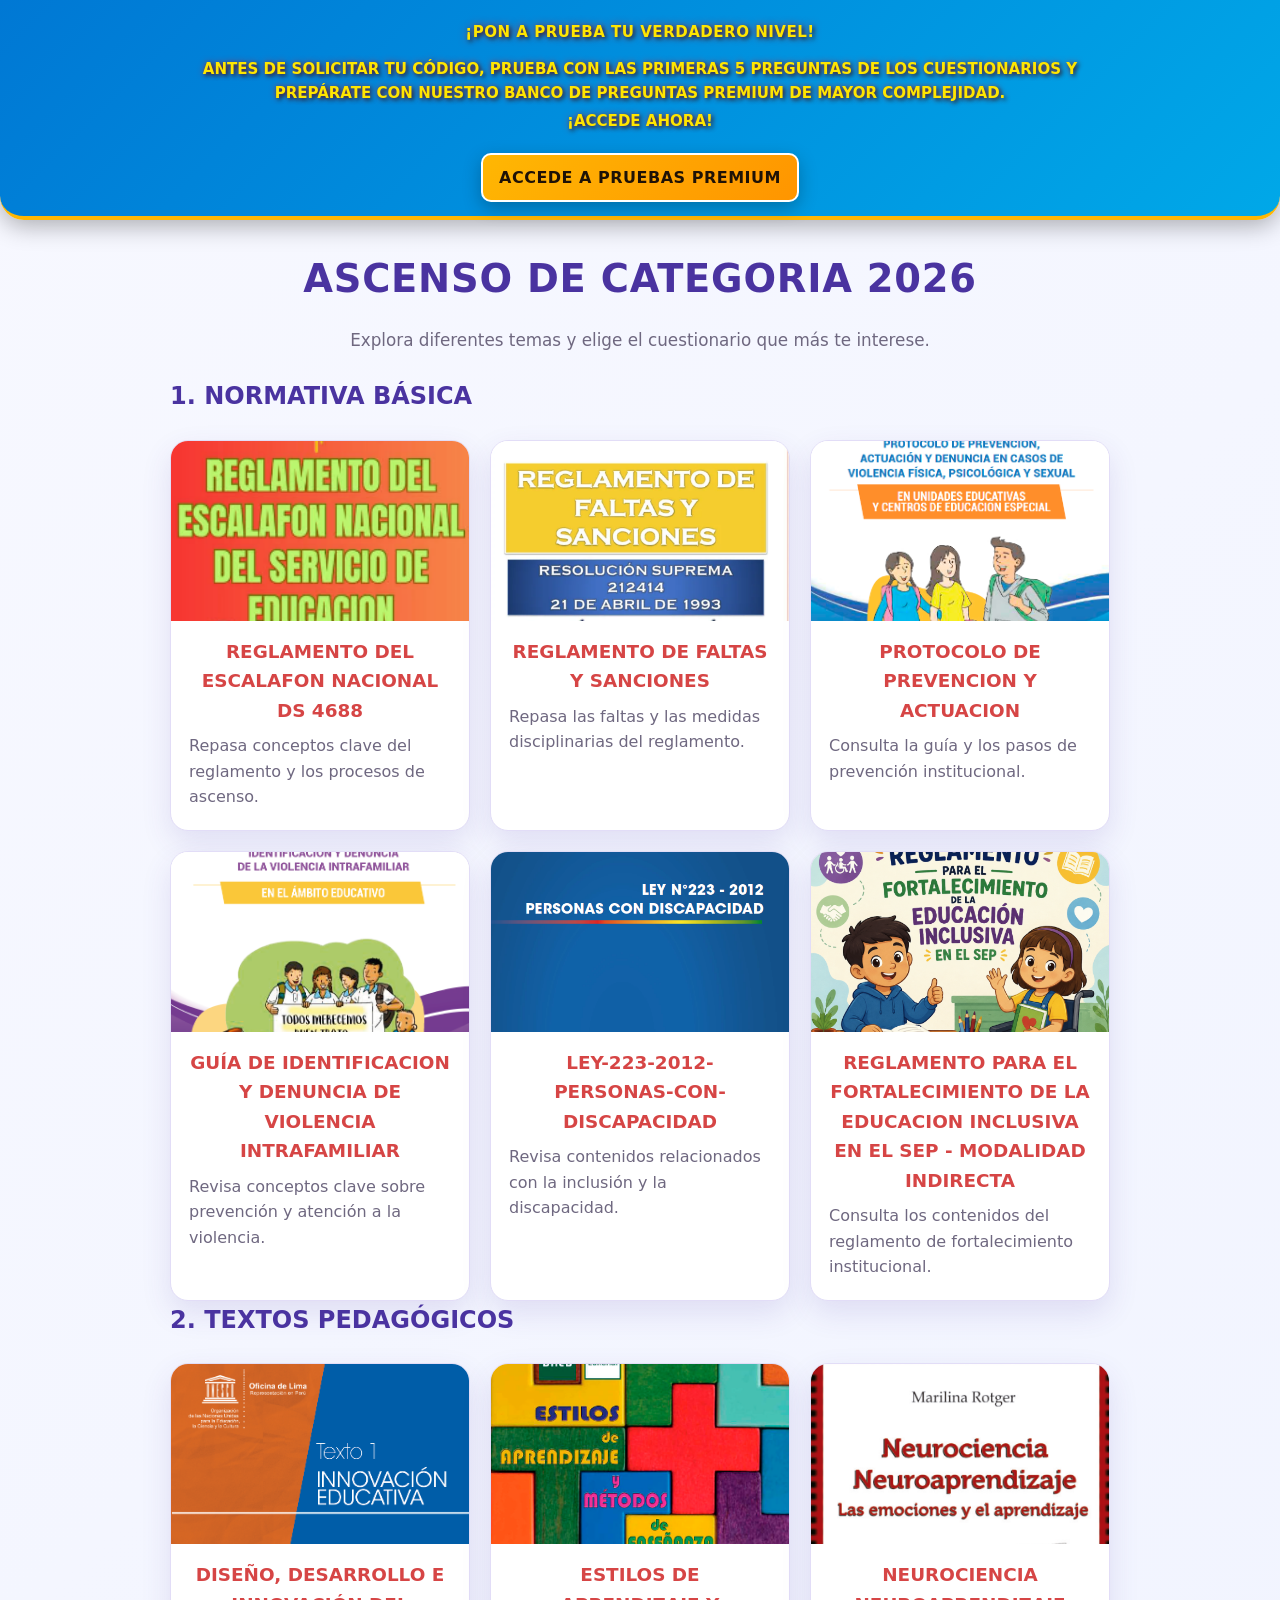
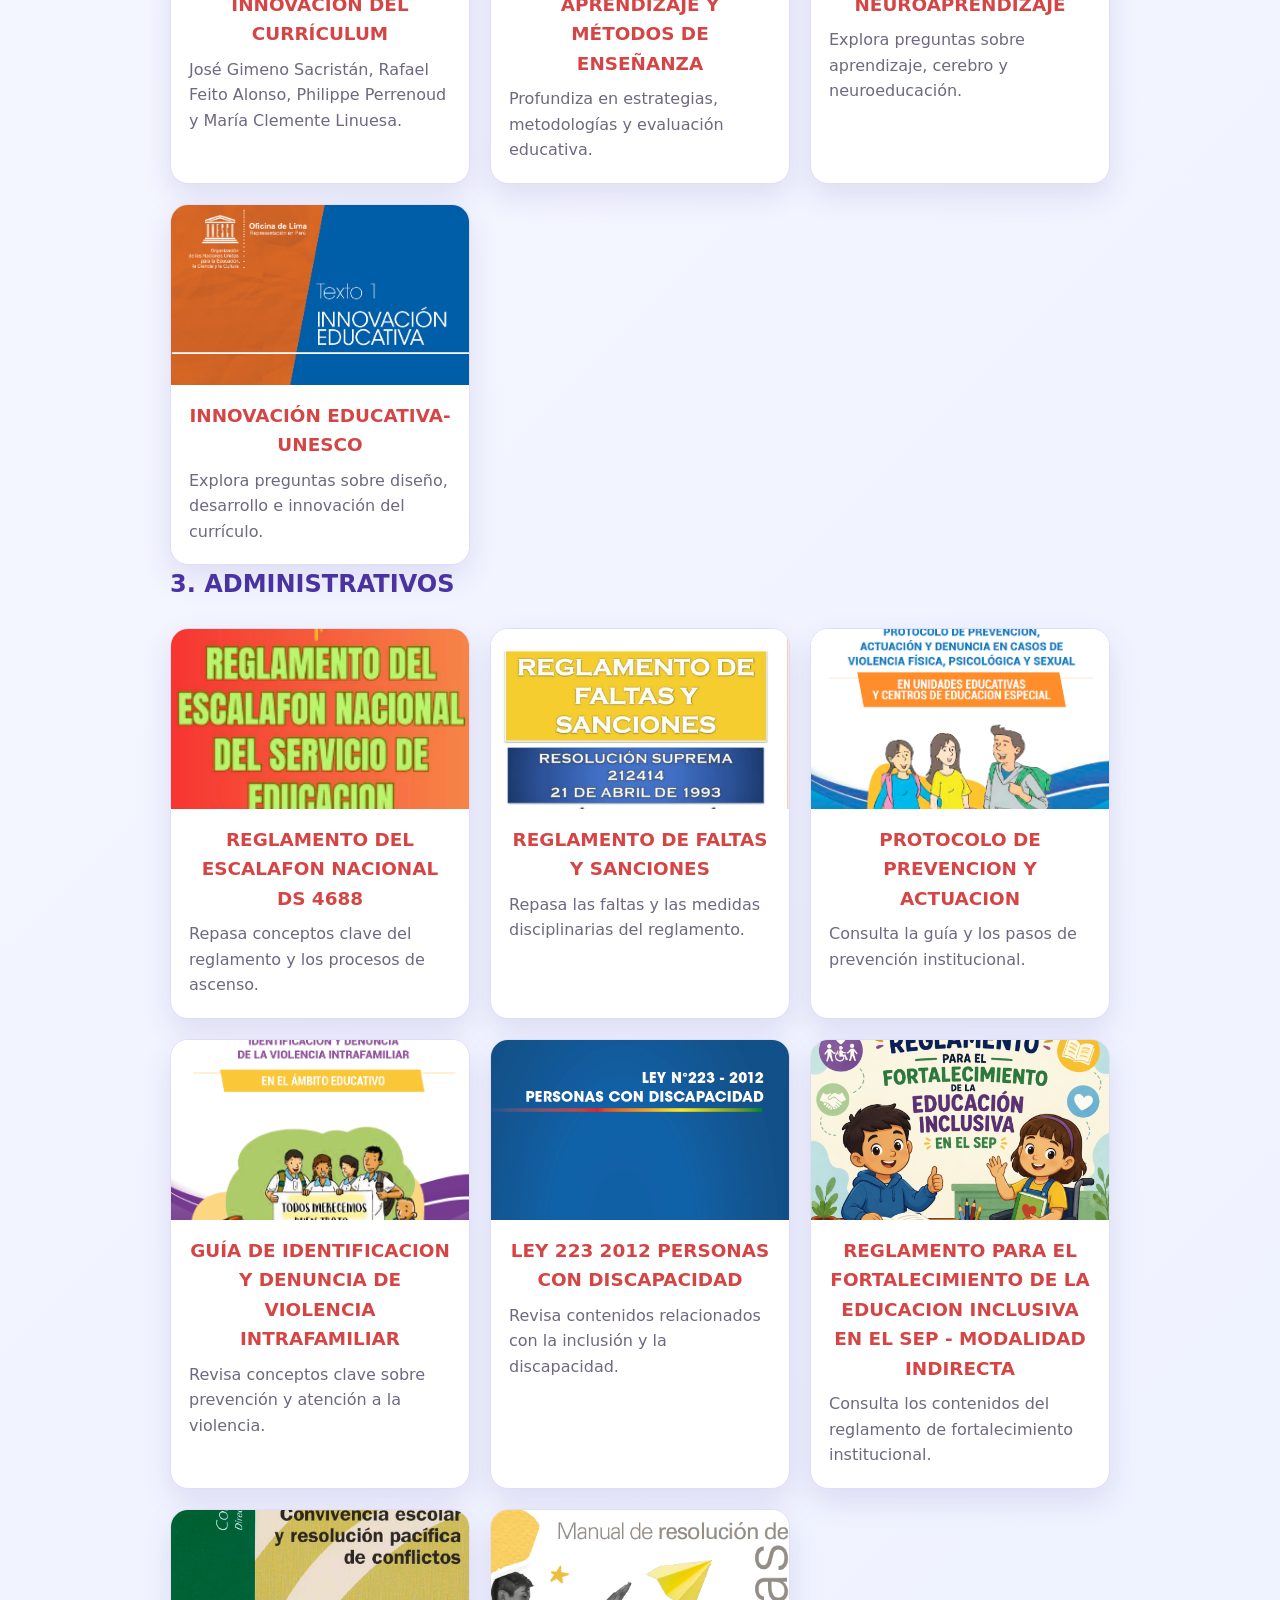
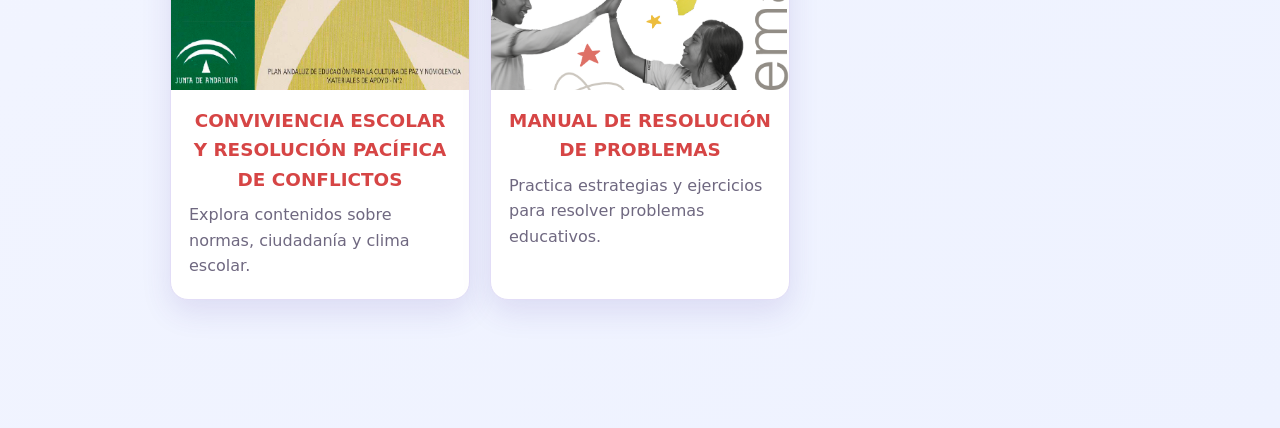
==== commit 272b56f4: "modifi" ====
--- a/index.html
+++ b/index.html
@@ -19,10 +19,13 @@
 <body class="main-menu-page">
 <header class="main-header" role="banner">
     <div class="header-content">
-        <div class="pc-doctor-title">PC DOCTOR</div>
-        <p class="welcome-elaborado">MATERIAL ELABORADO POR:</p>
-        <p class="welcome-profesor">Prof. Daniel Llanos</p>
-        <p class="welcome-celular">📱 Celular: 75136639</p>
+        <div class="welcome-elaborado"> 
+            <H2>¡PON A PRUEBA TU VERDADERO NIVEL! </H2>
+            <P>ANTES DE SOLICITAR TU CÓDIGO, PRUEBA CON LAS PRIMERAS 5 PREGUNTAS DE LOS CUESTIONARIOS Y PREPÁRATE CON NUESTRO BANCO DE PREGUNTAS PREMIUM DE MAYOR COMPLEJIDAD.</P>
+            
+            <P>¡ACCEDE AHORA!</P>
+</div>
+     
     </div>
     <div class="premium-banner">ACCEDE A PRUEBAS PREMIUM</div>
 </header>
--- a/styles.css
+++ b/styles.css
@@ -107,10 +107,23 @@
 
 .welcome-elaborado {
   margin: 10px auto 6px;
-  font-size: clamp(1rem, 2.5vw, 1.3rem);
+  font-size: clamp(0.72rem, 1.8vw, 0.94rem);
   font-weight: 900;
-  color: #ffb703;
-  text-shadow: 2px 2px 4px rgba(0, 0, 0, 0.6);
+  color: #ffe600;
+  text-shadow: 0 0 6px rgba(255, 0, 0, 0.55), 2px 2px 4px rgba(0, 0, 0, 0.7);
+}
+
+.welcome-elaborado h2 {
+  color: #ffe600;
+  text-shadow: 0 0 8px rgba(255, 0, 0, 0.6), 2px 2px 4px rgba(0, 0, 0, 0.7);
+  font-weight: 900;
+  letter-spacing: 0.5px;
+  font-size: clamp(0.72rem, 1.8vw, 0.94rem);
+}
+
+.welcome-elaborado p {
+  font-size: clamp(0.72rem, 1.8vw, 0.94rem);
+  margin: 4px auto;
 }
 
 .welcome-profesor {
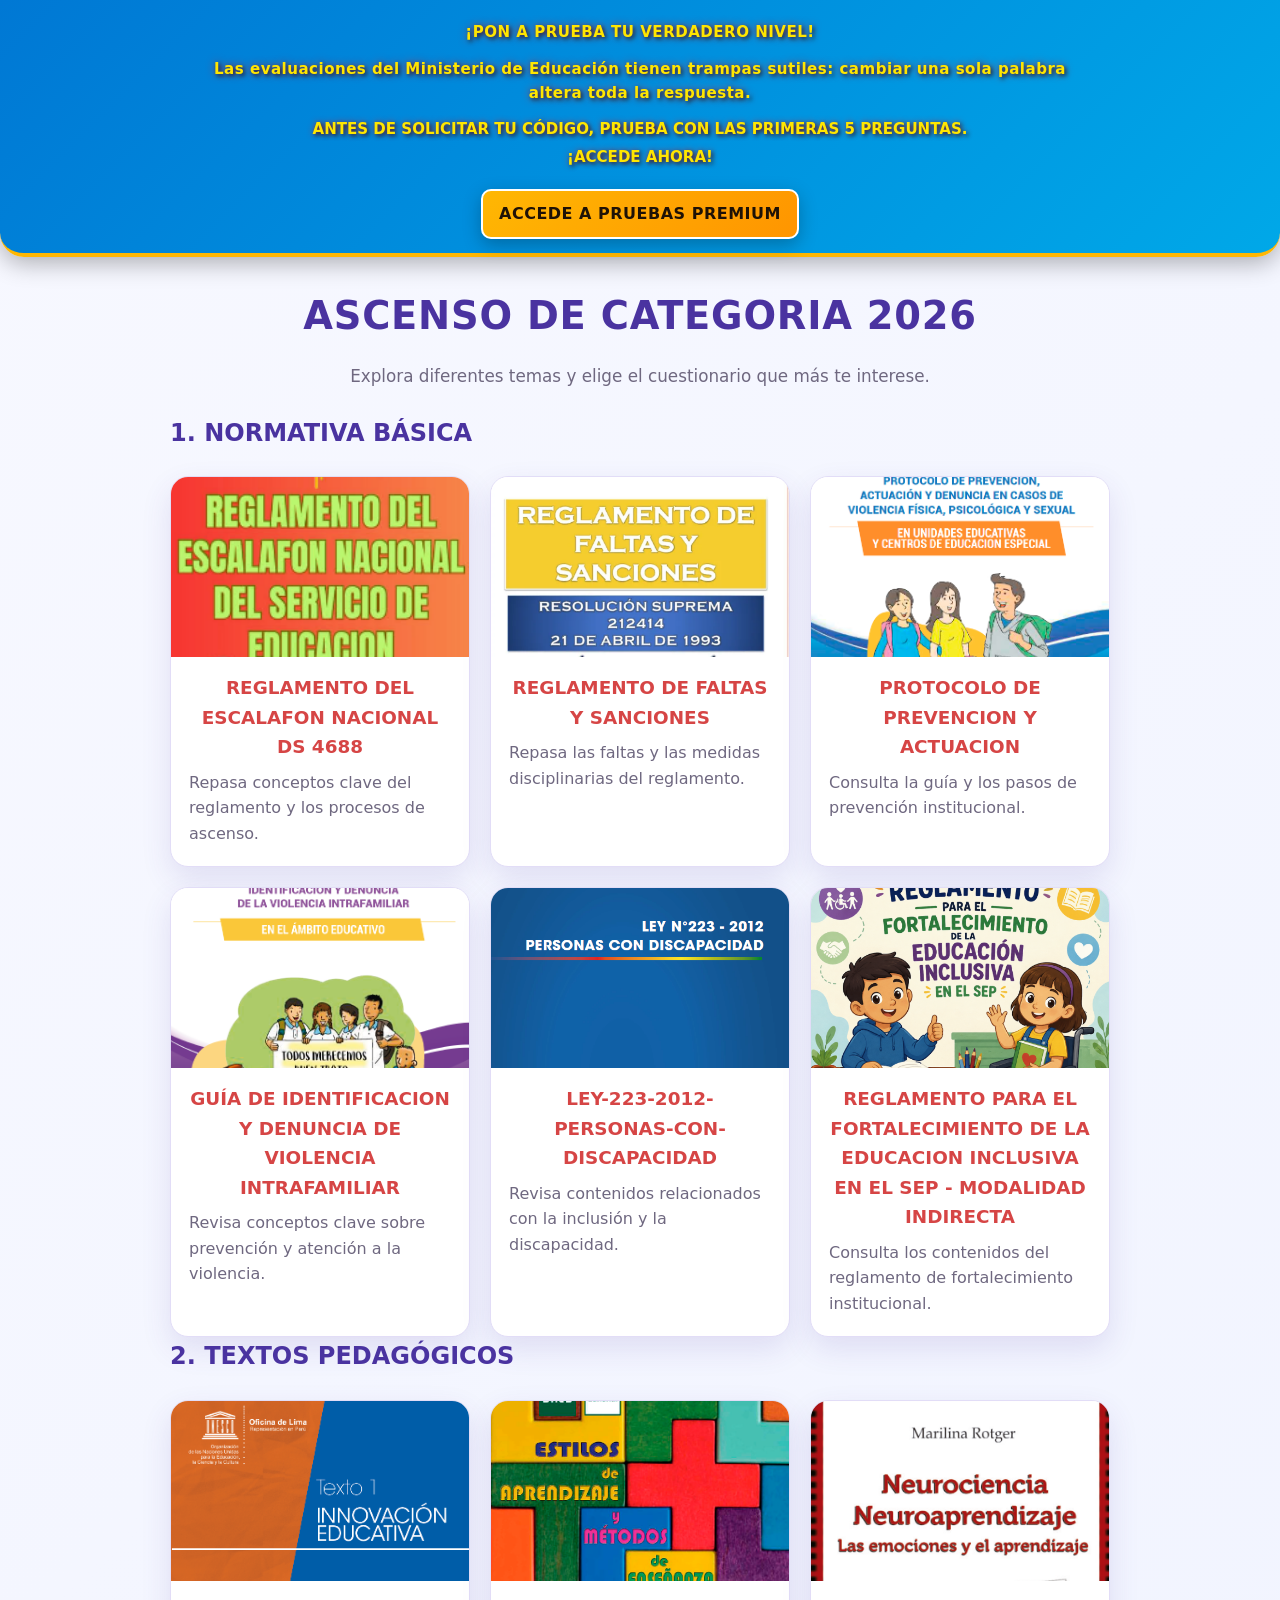
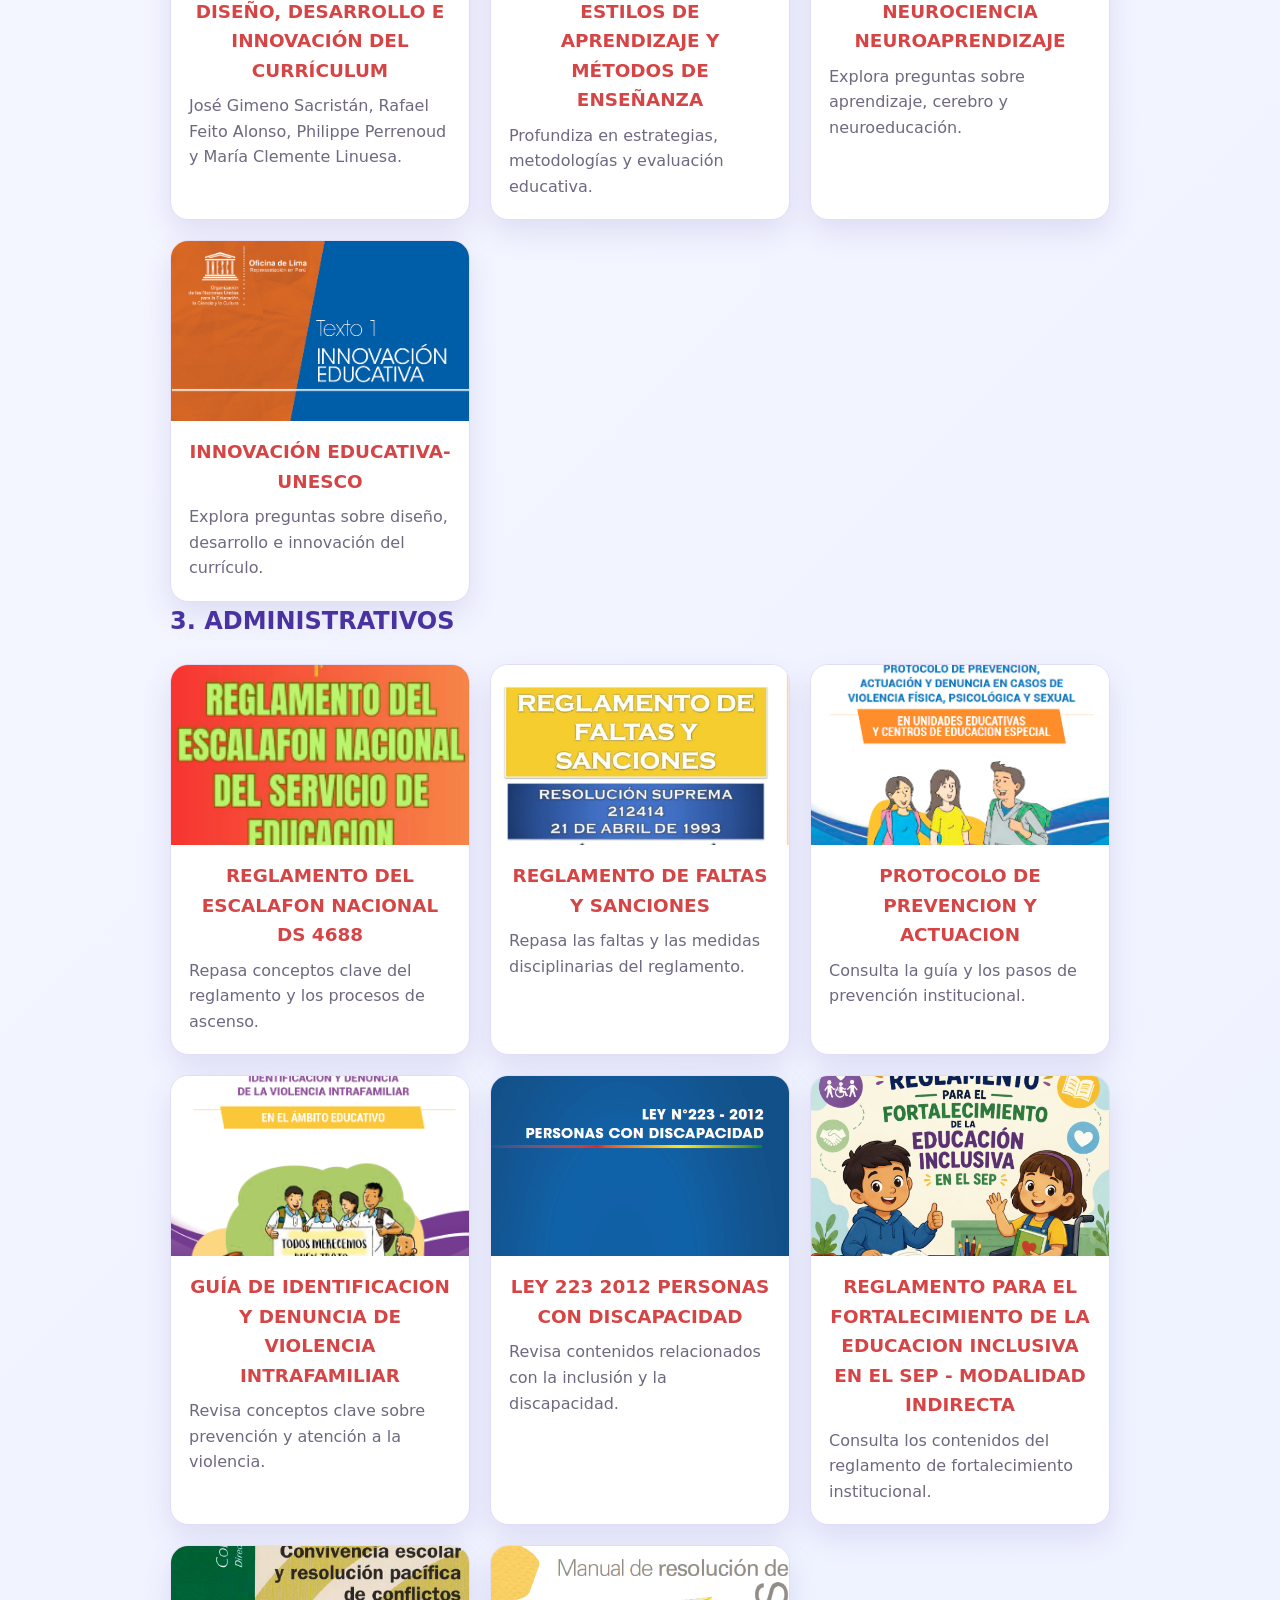
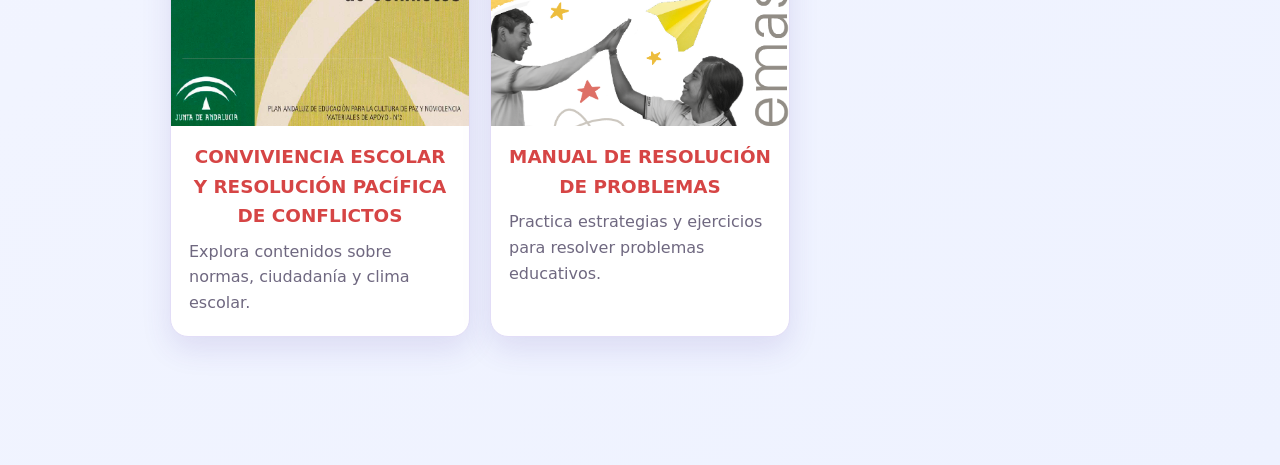
==== commit 3c1e9165: "terminate" ====
--- a/index.html
+++ b/index.html
@@ -21,7 +21,8 @@
     <div class="header-content">
         <div class="welcome-elaborado"> 
             <H2>¡PON A PRUEBA TU VERDADERO NIVEL! </H2>
-            <P>ANTES DE SOLICITAR TU CÓDIGO, PRUEBA CON LAS PRIMERAS 5 PREGUNTAS DE LOS CUESTIONARIOS Y PREPÁRATE CON NUESTRO BANCO DE PREGUNTAS PREMIUM DE MAYOR COMPLEJIDAD.</P>
+            <h2>Las evaluaciones del Ministerio de Educación tienen trampas sutiles: cambiar una sola palabra altera toda la respuesta.</h2>
+            <P>ANTES DE SOLICITAR TU CÓDIGO, PRUEBA CON LAS PRIMERAS 5 PREGUNTAS.</P>
             
             <P>¡ACCEDE AHORA!</P>
 </div>
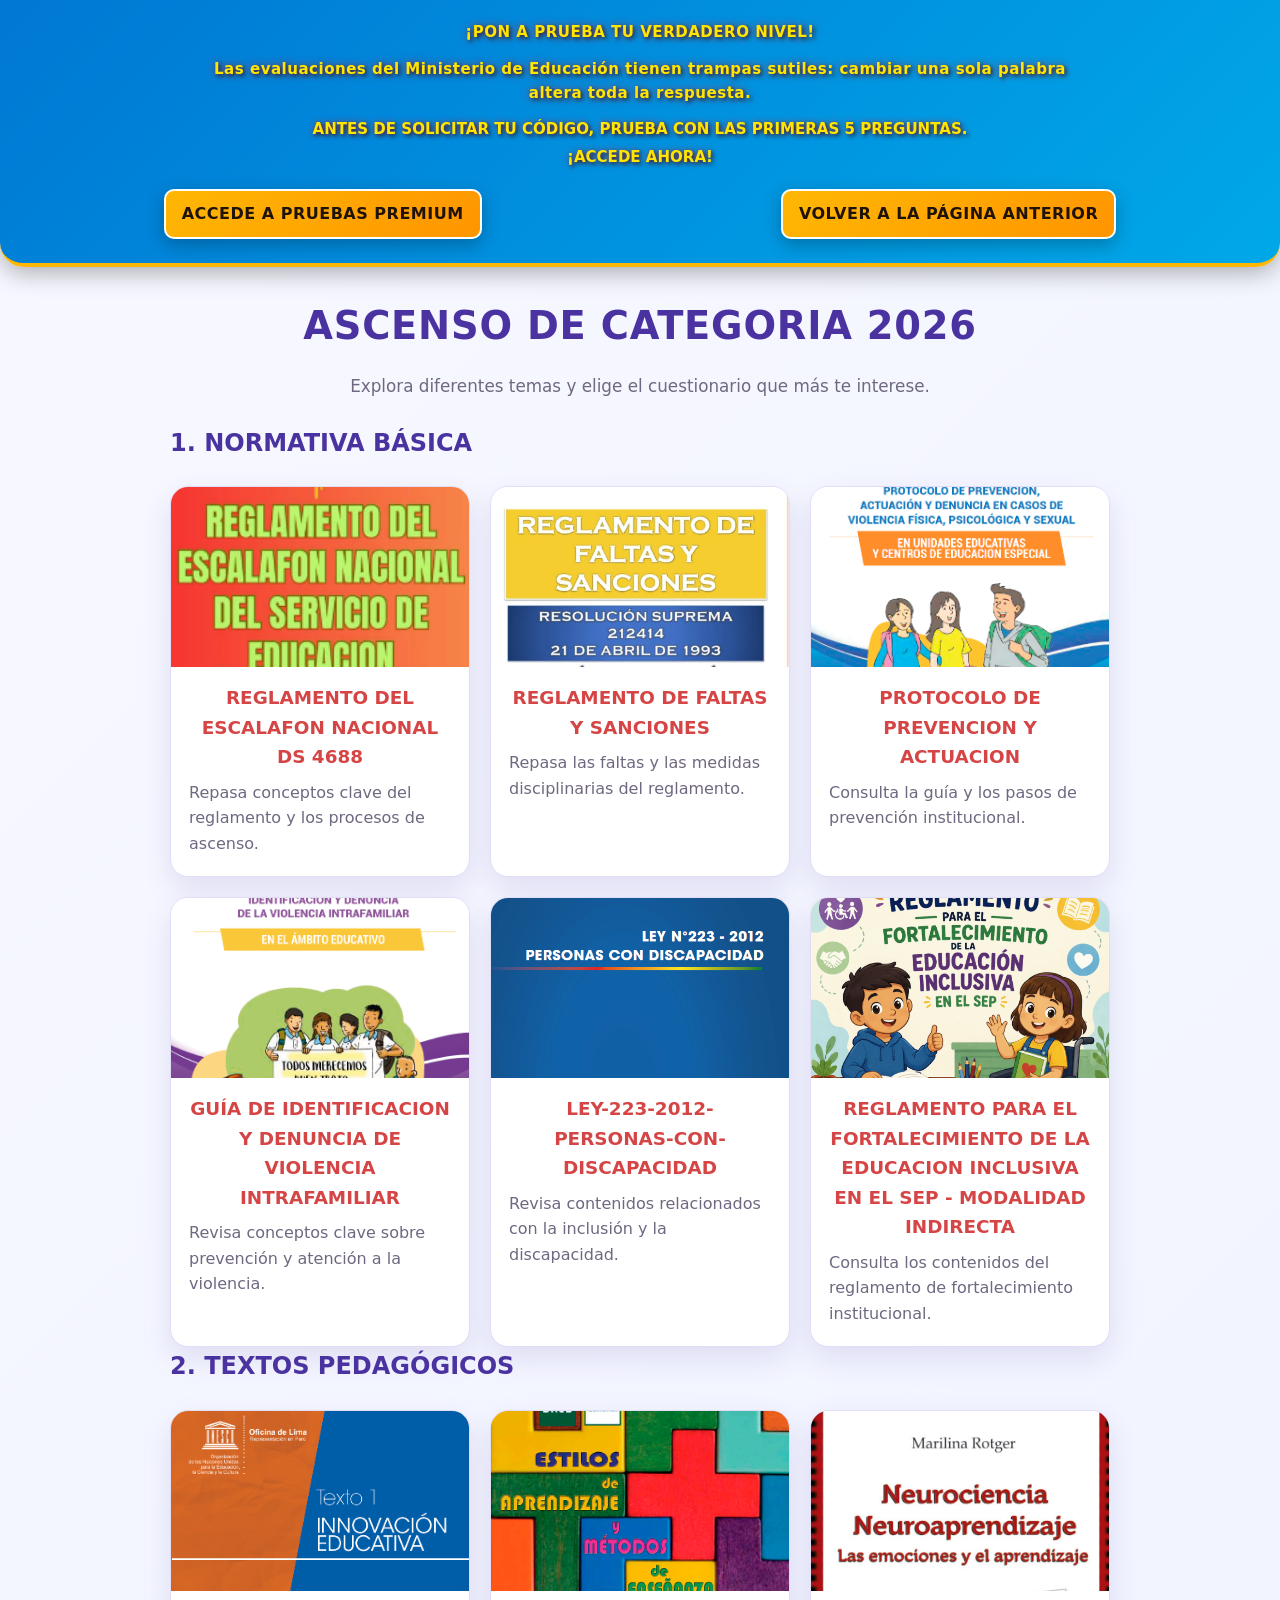
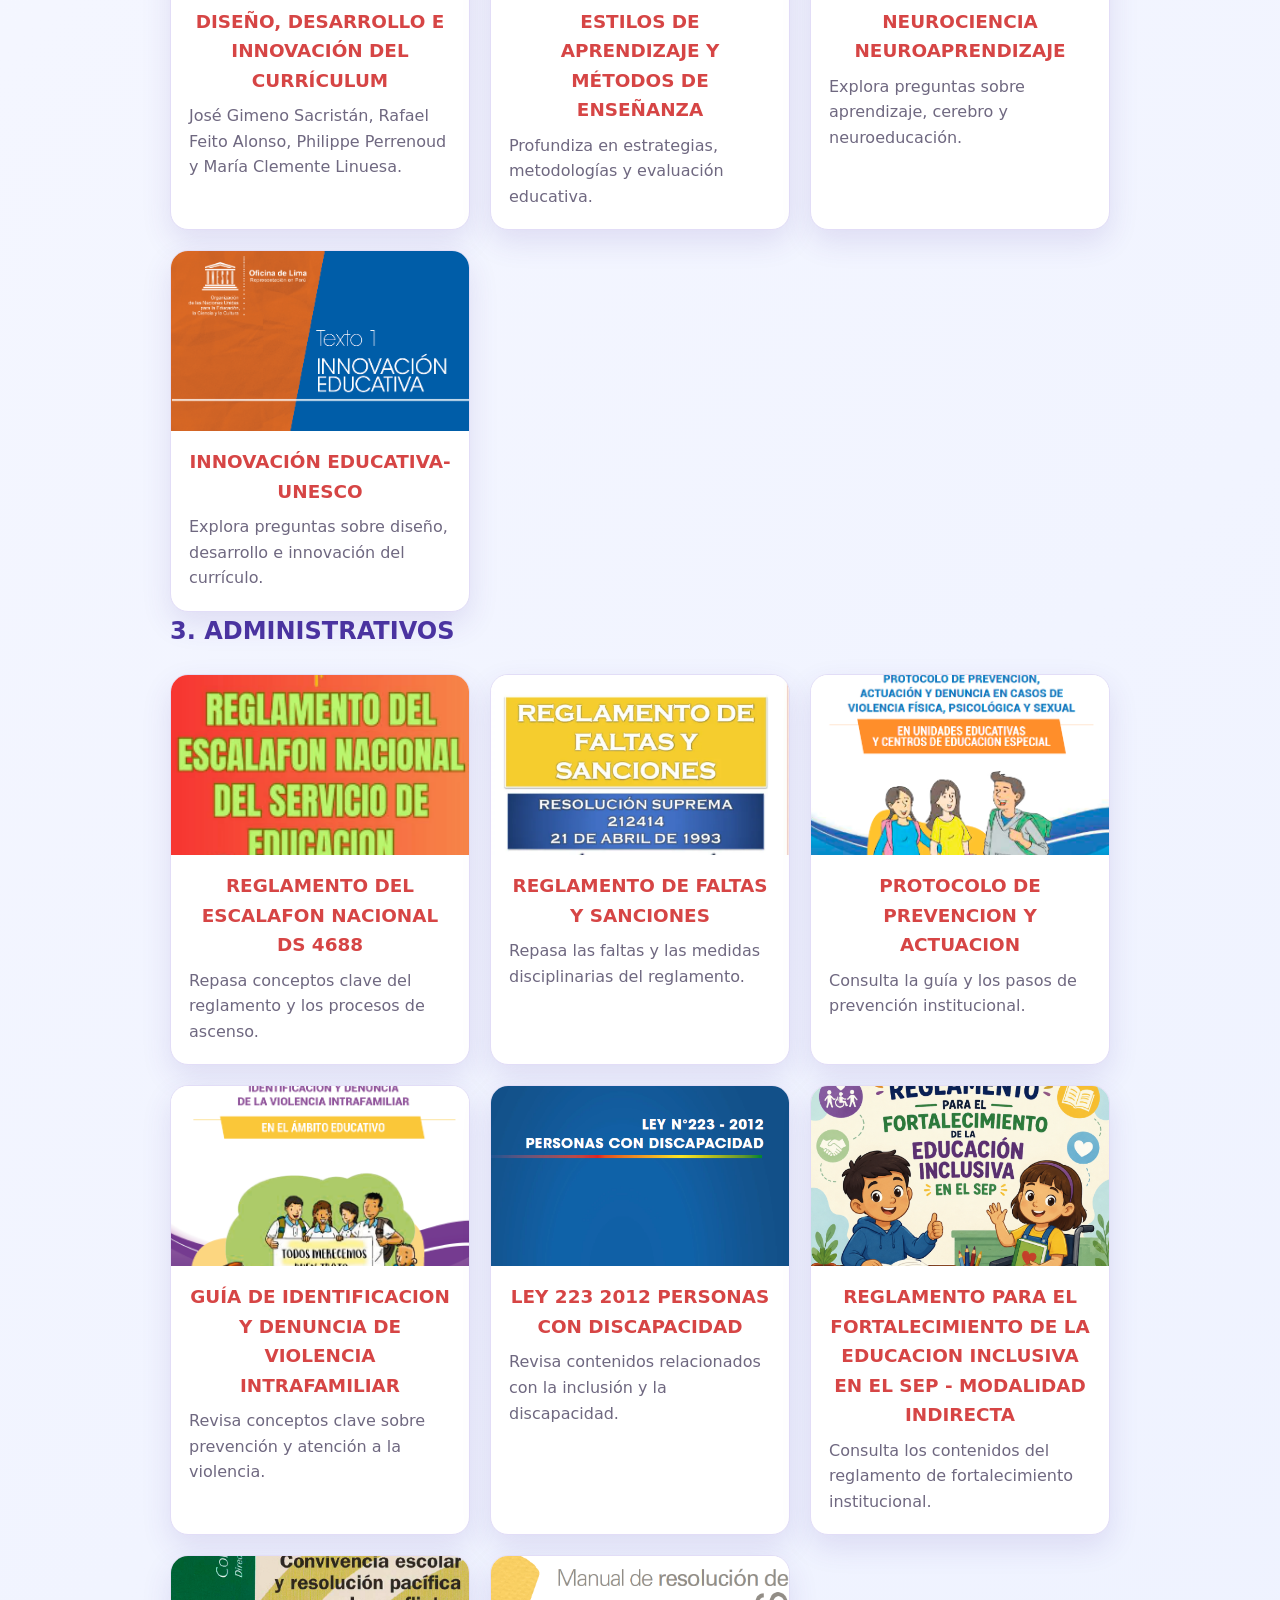
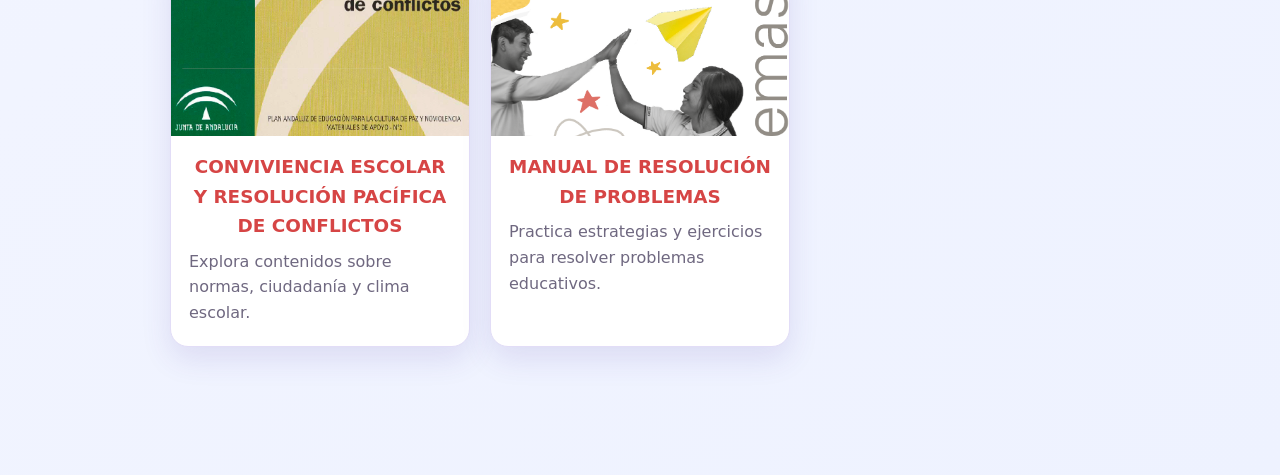
==== commit ae09c864: "ULTIMA ACTUALIZACION" ====
--- a/index.html
+++ b/index.html
@@ -28,7 +28,10 @@
 </div>
      
     </div>
-    <div class="premium-banner">ACCEDE A PRUEBAS PREMIUM</div>
+    <div class="header-actions">
+        <div class="premium-banner">ACCEDE A PRUEBAS PREMIUM</div>
+        <a class="back-page-btn" href="https://daniel247-10.github.io/ascenso_2026/">VOLVER A LA PÁGINA ANTERIOR</a>
+    </div>
 </header>
 
 <!-- Modal Premium -->
--- a/styles.css
+++ b/styles.css
@@ -67,6 +67,39 @@
   display: block;
 }
 
+.header-actions {
+  display: flex;
+  flex-wrap: wrap;
+  align-items: center;
+  justify-content: center;
+  gap: 12px;
+  margin: 6px auto 10px;
+}
+
+.back-page-btn {
+  display: inline-block;
+  margin: 14px auto 4px;
+  background: linear-gradient(135deg, #ffb703 0%, #ff9500 100%);
+  color: #1f1206;
+  font-weight: 900;
+  padding: 10px 16px;
+  border-radius: 10px;
+  box-shadow: 0 6px 18px rgba(0, 0, 0, 0.25);
+  letter-spacing: 0.5px;
+  white-space: nowrap;
+  border: 2px solid #fff;
+  text-decoration: none;
+  cursor: pointer;
+  transition: transform 0.2s ease, box-shadow 0.2s ease;
+}
+
+.back-page-btn:hover {
+  transform: translateY(-2px);
+  box-shadow: 0 10px 22px rgba(0, 0, 0, 0.3);
+  color: #1f1206;
+  text-decoration: none;
+}
+
 .header-content {
   max-width: 900px;
   margin: 0 auto;
